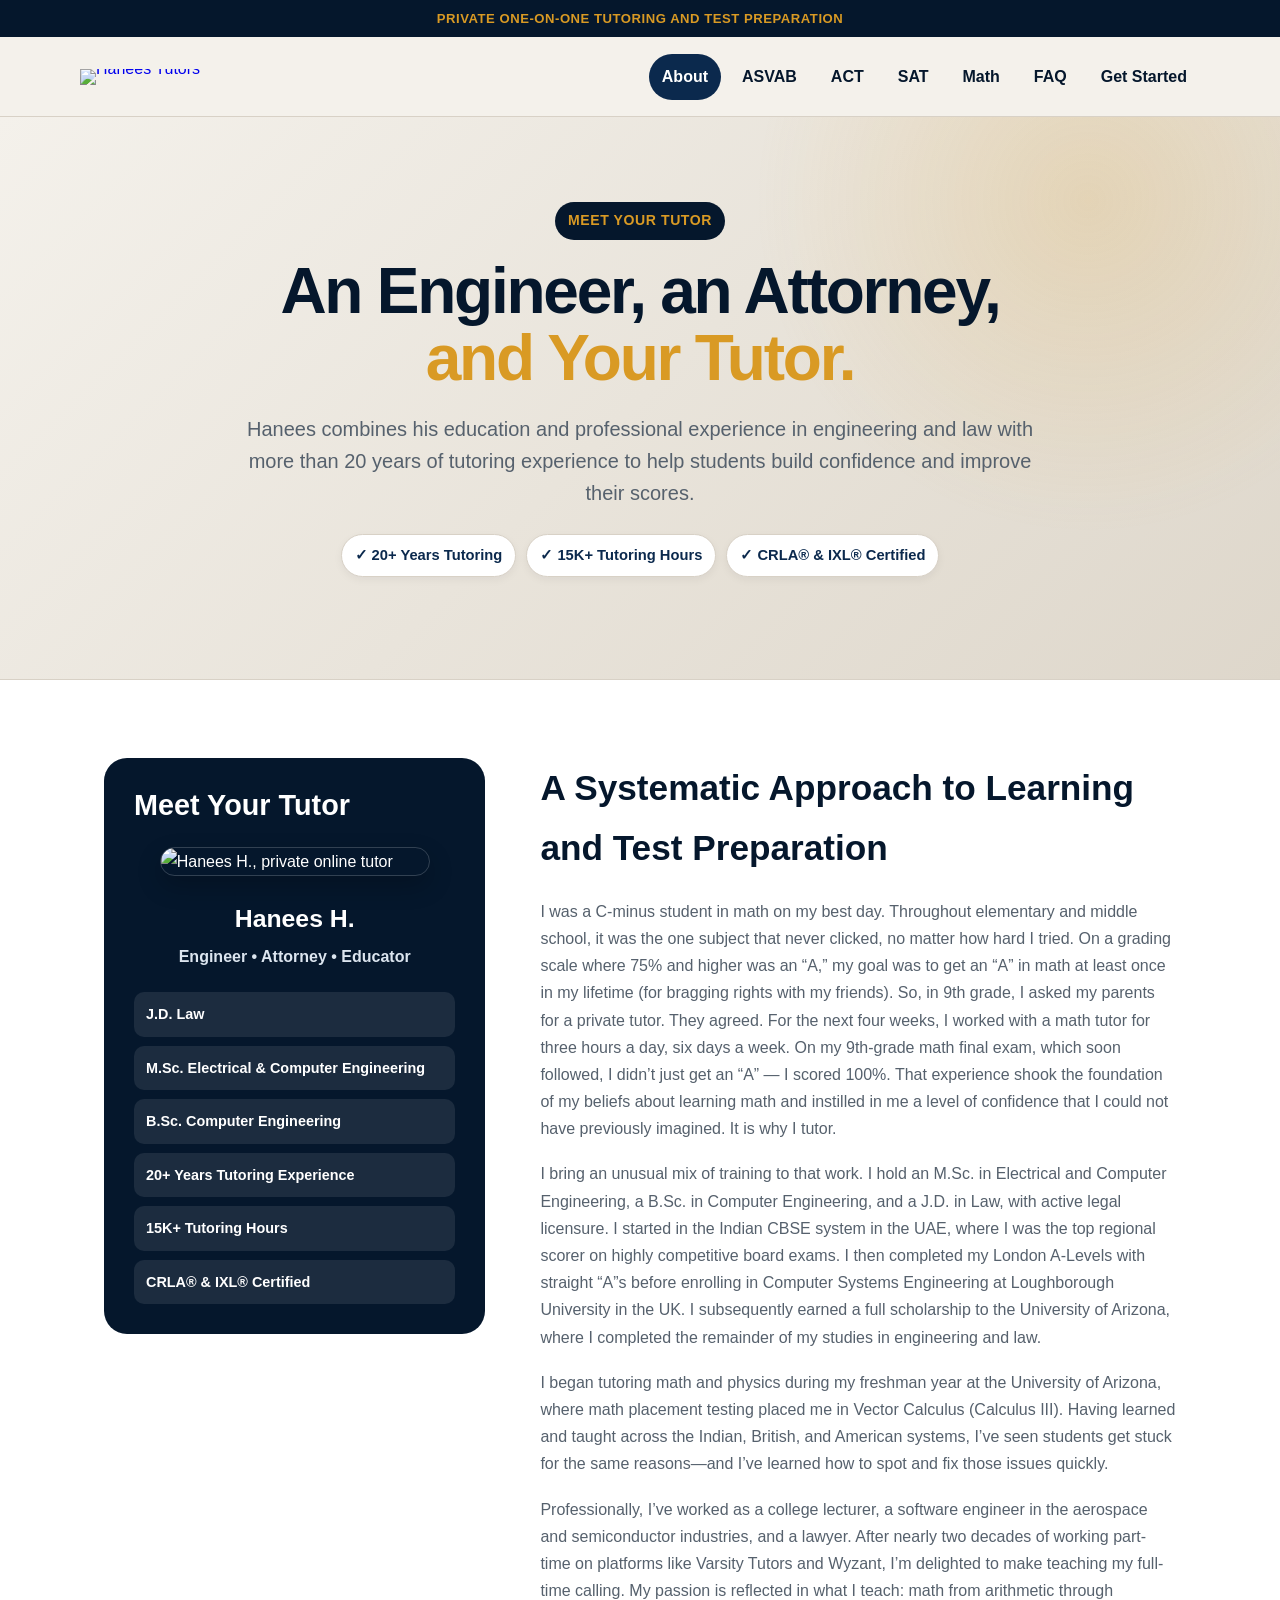
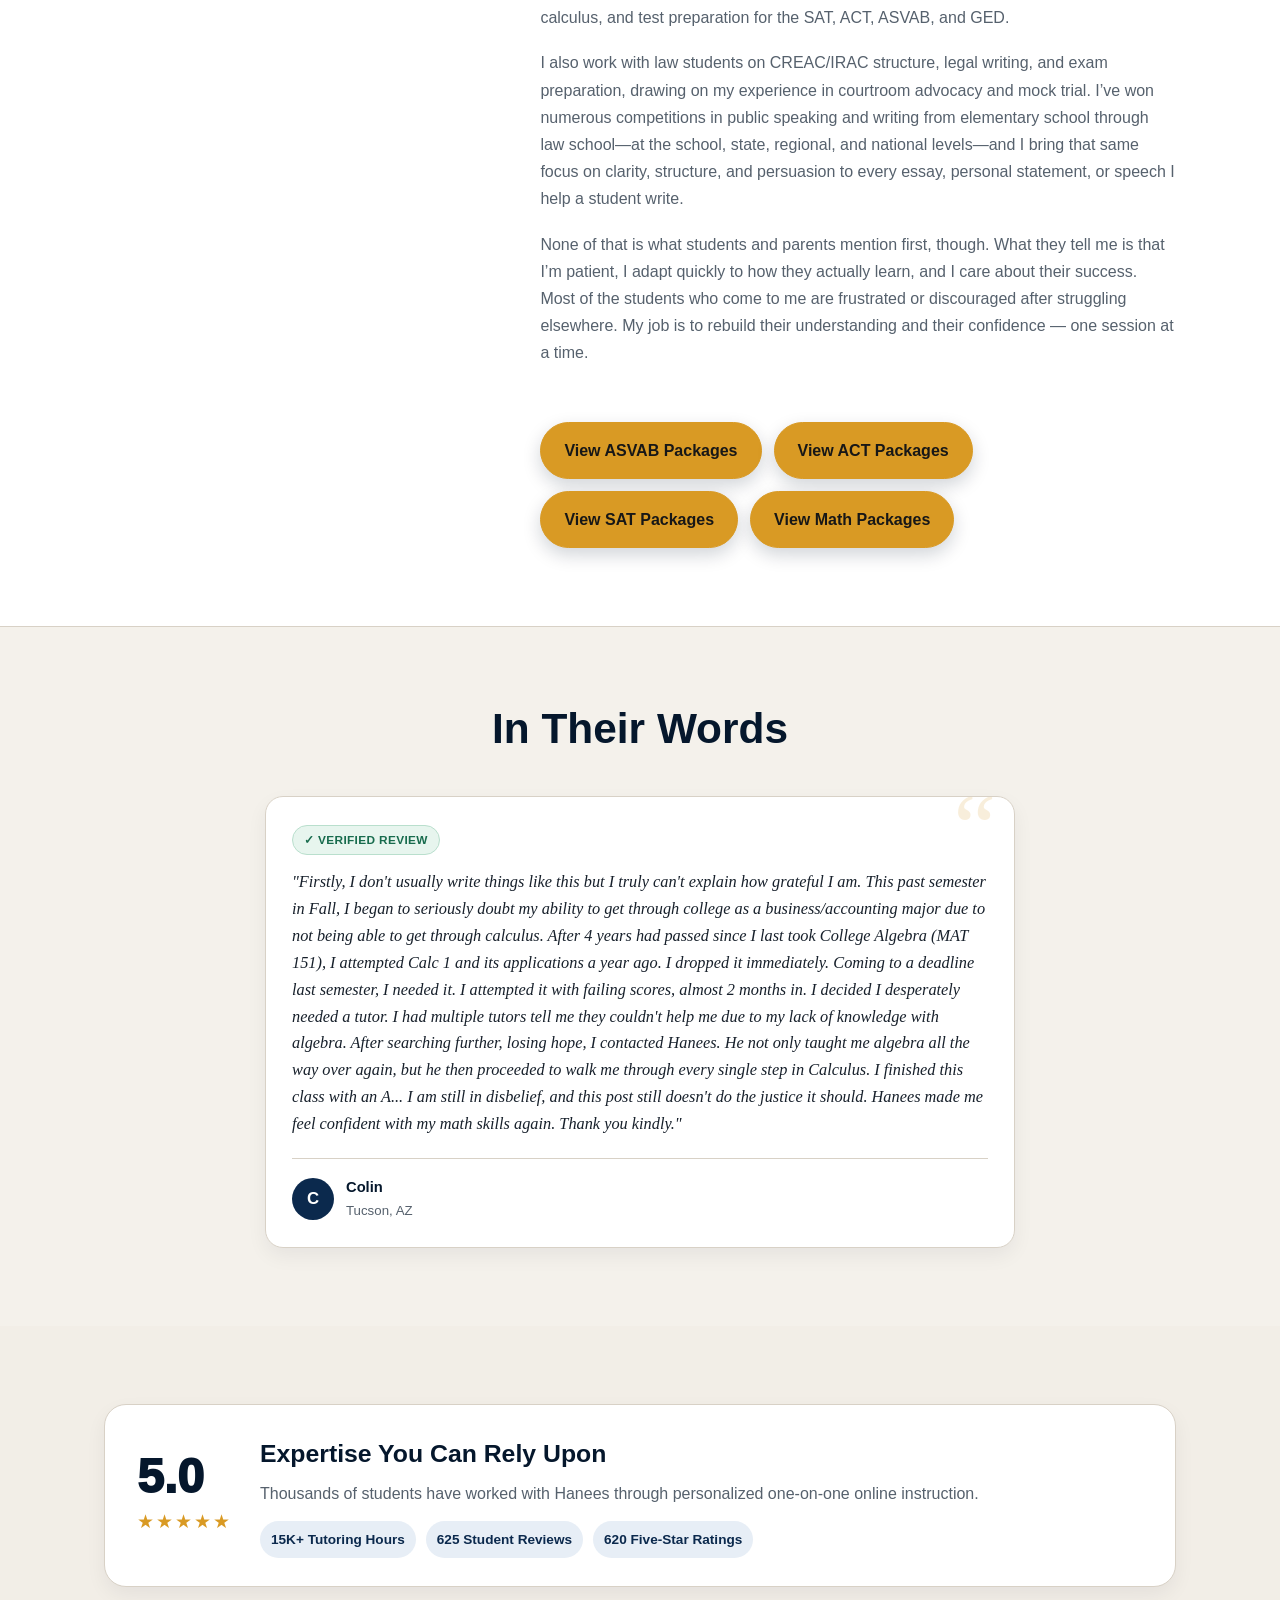
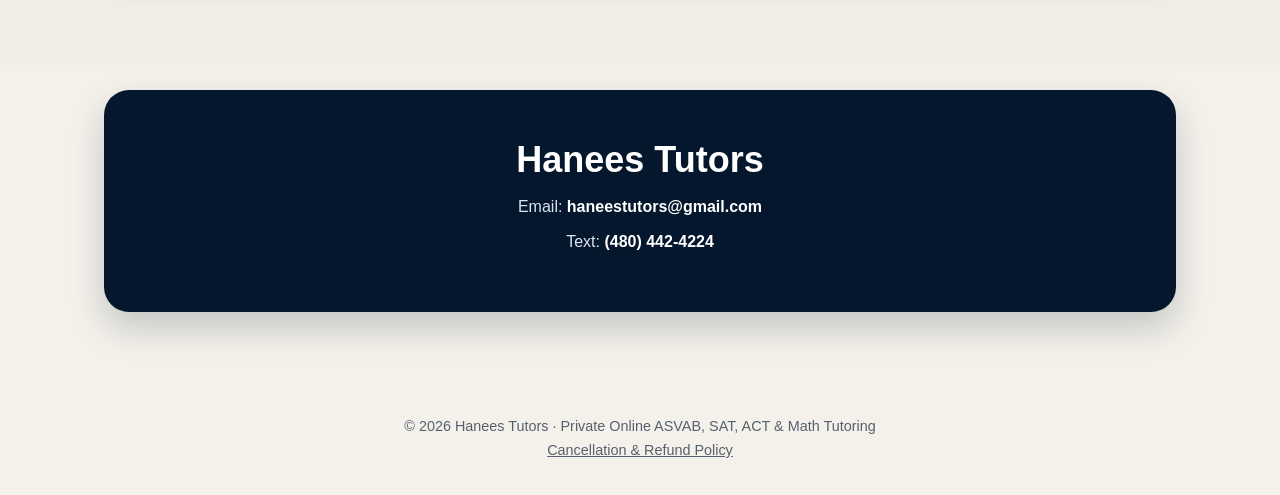
==== about.html @ 89c03dcd "Update about.html" ====
<!DOCTYPE html>
<html lang="en">
<head>

<!-- Google tag (gtag.js) -->
<script async src="https://www.googletagmanager.com/gtag/js?id=G-X34HV6HW5H"></script>
<script>
  window.dataLayer = window.dataLayer || [];
  function gtag(){dataLayer.push(arguments);}
  gtag('js', new Date());

  gtag('config', 'G-X34HV6HW5H');
</script>

<meta charset="UTF-8">
<meta name="viewport" content="width=device-width,initial-scale=1">

<!-- Favicon -->
<link rel="icon" type="image/png" href="favicon.png" sizes="512x512">
<link rel="shortcut icon" href="favicon.png" type="image/png">
<link rel="apple-touch-icon" href="favicon.png">

<!-- Browser / mobile theme color -->
<meta name="theme-color" content="#05172c">

<title>Meet Your Tutor | Hanees Tutors</title>

<meta name="description" content="Meet Hanees H. — an engineer, attorney, and educator with more than 25 years of one-on-one tutoring experience, now offering private online ASVAB, ACT, SAT, and Math tutoring.">

<meta name="robots" content="index, follow">
<meta name="author" content="Hanees H.">

<meta property="og:title" content="Meet Your Tutor | Hanees Tutors">
<meta property="og:description" content="Engineer, attorney, and educator with 25+ years of tutoring experience, now teaching private online ASVAB, ACT, SAT, and Math tutoring.">
<meta property="og:type" content="profile">
<meta property="og:url" content="https://haneestutors.com/about.html">
<meta property="og:site_name" content="Hanees Tutors">
<meta property="og:image" content="profile.jpg">

<meta name="twitter:card" content="summary_large_image">
<meta name="twitter:title" content="Meet Your Tutor | Hanees Tutors">
<meta name="twitter:description" content="Engineer, attorney, and educator with 25+ years of tutoring experience.">

<script type="application/ld+json">
{
  "@context":"https://schema.org",
  "@type":"Person",
  "name":"Hanees H.",
  "jobTitle":"Tutor, Attorney, Engineer, Educator",
  "worksFor":{
    "@type":"ProfessionalService",
    "name":"Hanees Tutors"
  },
  "email":"haneestutors@gmail.com",
  "telephone":"+1-480-442-4224",
  "image":"https://haneestutors.com/profile.jpg"
}
</script>

<link rel="stylesheet" href="styles.css">

</head>

<body id="top">

<div class="top-banner">
Private One-on-One Tutoring and Test Preparation
</div>

<header>

<div class="container nav">

<a class="logo" href="index.html" aria-label="Hanees Tutors home">
<img src="logo.png" alt="Hanees Tutors">
</a>

<button class="nav-toggle" id="navToggle" aria-label="Toggle navigation menu" aria-expanded="false" aria-controls="siteNav">
<span></span>
<span></span>
<span></span>
</button>

<nav aria-label="Main navigation" id="siteNav">

<a href="about.html" class="active">About</a>
<a href="asvab.html">ASVAB</a>
<a href="act.html">ACT</a>
<a href="sat.html">SAT</a>
<a href="math.html">Math</a>
<a href="faq.html">FAQ</a>

<a href="#" class="booking-trigger" data-booking-modal="bookingModalConsult">
Get Started
</a>

</nav>

</div>

</header>

<main>


<!-- PAGE HERO -->

<section class="hero">

<div class="container hero-layout">

<div>

<div class="eyebrow">
Meet Your Tutor
</div>

<h1>
An Engineer, an Attorney, <span>and Your Tutor.</span>
</h1>

<p class="hero-lead">
Hanees combines his education and professional experience in engineering and law with more than 20 years of tutoring experience to help students build confidence and improve their scores.
</p>

<div class="hero-points">
<div class="hero-point">✓ 20+ Years Tutoring</div>
<div class="hero-point">✓ 15K+ Tutoring Hours</div>
<div class="hero-point">✓ CRLA® &amp; IXL® Certified</div>

</div>

</div>

</div>

</section>


<!-- ABOUT -->

<section id="about" class="about">

<div class="container about-grid">

<div class="about-summary">

<h2>Meet Your Tutor</h2>

<img
src="profile.jpg"
alt="Hanees H., private online tutor"
class="tutor-photo"
>

<div class="tutor-name">
Hanees H.
</div>

<div class="tutor-title">
Engineer • Attorney • Educator
</div>

<div class="credentials">

<div class="credential">J.D. Law</div>
<div class="credential">M.Sc. Electrical & Computer Engineering</div>
<div class="credential">B.Sc. Computer Engineering</div>
<div class="credential">20+ Years Tutoring Experience</div>
<div class="credential">15K+ Tutoring Hours</div>
<div class="credential">CRLA® &amp; IXL® Certified</div>

</div>

</div>


<div class="about-copy">

<h2>
A Systematic Approach to Learning and Test Preparation
</h2>

<p>
I was a C-minus student in math on my best day. Throughout elementary and middle school, it was the one subject that never clicked, no matter how hard I tried. On a grading scale where 75% and higher was an “A,” my goal was to get an “A” in math at least once in my lifetime (for bragging rights with my friends). So, in 9th grade, I asked my parents for a private tutor. They agreed. For the next four weeks, I worked with a math tutor for three hours a day, six days a week. On my 9th-grade math final exam, which soon followed, I didn’t just get an “A” — I scored 100%. That experience shook the foundation of my beliefs about learning math and instilled in me a level of confidence that I could not have previously imagined. It is why I tutor.</p>

<p>
I bring an unusual mix of training to that work. I hold an M.Sc. in Electrical and Computer Engineering, a B.Sc. in Computer Engineering, and a J.D. in Law, with active legal licensure. I started in the Indian CBSE system in the UAE, where I was the top regional scorer on highly competitive board exams. I then completed my London A-Levels with straight “A”s before enrolling in Computer Systems Engineering at Loughborough University in the UK. I subsequently earned a full scholarship to the University of Arizona, where I completed the remainder of my studies in engineering and law.</p>

<p>I began tutoring math and physics during my freshman year at the University of Arizona, where math placement testing placed me in Vector Calculus (Calculus III). Having learned and taught across the Indian, British, and American systems, I’ve seen students get stuck for the same reasons—and I’ve learned how to spot and fix those issues quickly.</p>

<p>
Professionally, I’ve worked as a college lecturer, a software engineer in the aerospace and semiconductor industries, and a lawyer. After nearly two decades of working part-time on platforms like Varsity Tutors and Wyzant, I’m delighted to make teaching my full-time calling. My passion is reflected in what I teach: math from arithmetic through calculus, and test preparation for the SAT, ACT, ASVAB, and GED.</p>

<p>I also work with law students on CREAC/IRAC structure, legal writing, and exam preparation, drawing on my experience in courtroom advocacy and mock trial. I’ve won numerous competitions in public speaking and writing from elementary school through law school—at the school, state, regional, and national levels—and I bring that same focus on clarity, structure, and persuasion to every essay, personal statement, or speech I help a student write.</p>

<p>
None of that is what students and parents mention first, though. What they tell me is that I’m patient, I adapt quickly to how they actually learn, and I care about their success. Most of the students who come to me are frustrated or discouraged after struggling elsewhere. My job is to rebuild their understanding and their confidence — one session at a time.</p>

<br>
  
<div class="about-cta-row">

<a class="button gold" href="asvab.html">
View ASVAB Packages
</a>

<a class="button gold" href="act.html">
View ACT Packages
</a>

<a class="button gold" href="sat.html">
View SAT Packages
</a>

<a class="button gold" href="math.html">
View Math Packages
</a>

</div>

</div>

</div>

</section>


<!-- TESTIMONIAL -->

<section class="testimonials">

<div class="container">

<div class="section-heading">

<h2>
In Their Words
</h2>

</div>

<div class="testimonial-grid" style="max-width:750px;margin:0 auto;">

<div class="testimonial-card">

<div class="testimonial-badge">✓ Verified Review</div>

<p class="testimonial-quote">
"Firstly, I don't usually write things like this but I truly can't explain how grateful I am. This past semester in Fall, I began to seriously doubt my ability to get through college as a business/accounting major due to not being able to get through calculus. After 4 years had passed since I last took College Algebra (MAT 151), I attempted Calc 1 and its applications a year ago. I dropped it immediately. Coming to a deadline last semester, I needed it. I attempted it with failing scores, almost 2 months in. I decided I desperately needed a tutor. I had multiple tutors tell me they couldn't help me due to my lack of knowledge with algebra. After searching further, losing hope, I contacted Hanees. He not only taught me algebra all the way over again, but he then proceeded to walk me through every single step in Calculus. I finished this class with an A... I am still in disbelief, and this post still doesn't do the justice it should. Hanees made me feel confident with my math skills again. Thank you kindly."
</p>

<div class="testimonial-footer">
<div class="testimonial-avatar">C</div>
<div>
<div class="testimonial-attribution">Colin</div>
<div class="testimonial-location">Tucson, AZ</div>
</div>
</div>

</div>

</div>

</div>

</section>


<!-- RESULTS -->

<section class="results">

<div class="container">

<div class="results-card">

<div>

<div class="rating">5.0</div>

<div class="stars" aria-label="Five star rating">
★★★★★
</div>

</div>

<div>

<h2>
Expertise You Can Rely Upon
</h2>

<p>
Thousands of students have worked with Hanees through personalized one-on-one online instruction.
</p>

<div class="stats">

<div class="stat">15K+ Tutoring Hours</div>
<div class="stat">625 Student Reviews</div>
<div class="stat">620 Five-Star Ratings</div>

</div>

</div>

</div>

</div>

</section>


<!-- CONTACT -->

<section id="contact" class="contact-section">

<div class="container">

<div class="contact">

<h2>
Hanees Tutors
</h2>

<p>
Email:
<a href="mailto:haneestutors@gmail.com">
haneestutors@gmail.com
</a>
</p>

<p>
Text:
<a href="tel:4804424224">
(480) 442-4224
</a>
</p>

</div>

</div>

</section>

</main>


<footer>
© 2026 Hanees Tutors · Private Online ASVAB, SAT, ACT &amp; Math Tutoring
<br>
<a href="policy.html" style="color:var(--muted);text-decoration:underline;">Cancellation &amp; Refund Policy</a>
</footer>


<div id="booking-modal-root"></div>
<script src="script.js"></script>

</body>
</html>
---- styles.css ----
:root{
--bg:#f4f1eb;
--card:#ffffff;
--text:#17202b;
--muted:#56616d;
--navy:#0b294d;
--navy-dark:#05172c;
--blue-light:#e7eef6;
--border:#d8d1c6;
--gold:#d99a24;
--gold-light:#fff4d9;
--green:#176b4d;
--green-light:#e7f5ee;
--green-border:#b9dfcd;
--max:1120px;
}

*{
box-sizing:border-box;
margin:0;
padding:0;
}

html{
scroll-behavior:smooth;
}

body{
font-family:-apple-system,BlinkMacSystemFont,"Segoe UI",sans-serif;
background:var(--bg);
color:var(--text);
line-height:1.7;
}

body.modal-open{
overflow:hidden;
}

.container{
max-width:var(--max);
margin:auto;
padding:0 24px;
}


/* TOP BANNER */

.top-banner{
position:sticky;
top:0;
z-index:21;
background:var(--navy-dark);
color:var(--gold);
text-align:center;
font-size:.82rem;
line-height:1.3;
font-weight:900;
letter-spacing:.04em;
text-transform:uppercase;
padding:10px 16px;
}


/* HEADER */

header{
position:sticky;
top:38px;
background:rgba(244,241,235,.96);
backdrop-filter:blur(12px);
border-bottom:1px solid var(--border);
z-index:20;
}

.nav{
display:flex;
justify-content:space-between;
align-items:center;
padding:12px 0;
min-height:78px;
position:relative;
}

.logo{
display:inline-flex;
align-items:center;
flex-shrink:0;
text-decoration:none;
line-height:0;
}

.logo img{
display:block;
width:320px;
height:auto;
max-height:none;
object-fit:contain;
object-position:left center;
transition:opacity .2s ease,transform .2s ease;
}

.logo:hover img{
opacity:.88;
transform:translateY(-1px);
}

.nav-toggle{
display:none;
}

nav{
display:flex;
gap:8px;
align-items:center;
}

nav a{
text-decoration:none;
color:var(--navy-dark);
font-weight:700;
padding:9px 13px;
border-radius:999px;
transition:.2s ease;
}

nav a:hover,
nav a.active{
background:var(--navy);
color:white;
}


/* BUTTONS */

.button{
display:inline-flex;
align-items:center;
justify-content:center;
background:var(--navy);
color:white;
padding:14px 23px;
border-radius:999px;
text-decoration:none;
font-weight:800;
border:1px solid var(--navy);
box-shadow:0 7px 18px rgba(5,23,44,.18);
transition:.2s ease;
cursor:pointer;
}

.button:hover{
background:var(--navy-dark);
transform:translateY(-1px);
}

.button.gold{
background:var(--gold);
border-color:var(--gold);
color:#171717;
}

.button.gold:hover{
background:#c78919;
}

.button.secondary{
background:white;
color:var(--navy);
border-color:var(--navy);
box-shadow:none;
}


/* HERO */

.hero{
padding:86px 0 78px;
background:
radial-gradient(circle at 85% 15%,rgba(217,154,36,.18),transparent 28%),
linear-gradient(135deg,#f4f1eb 0%,#ded7cb 100%);
}

.hero-layout{
display:block;
text-align:center;
}

.hero > .container{
max-width:1200px;
}

.hero .hero-lead{
max-width:820px;
margin-left:auto;
margin-right:auto;
}

.hero .hero-points{
max-width:1050px;
justify-content:center;
}

.eyebrow{
display:inline-block;
background:var(--navy-dark);
color:var(--gold);
padding:7px 13px;
border-radius:999px;
font-size:.88rem;
font-weight:900;
letter-spacing:.04em;
text-transform:uppercase;
margin-bottom:18px;
}

.hero h1{
font-size:clamp(2.5rem,5vw,4.25rem);
line-height:1.04;
letter-spacing:-.035em;
color:var(--navy-dark);
margin-bottom:22px;
max-width:820px;
margin-left:auto;
margin-right:auto;
}

.hero h1 span{
color:var(--gold);
}

.hero-lead{
font-size:1.25rem;
line-height:1.6;
color:var(--muted);
max-width:820px;
margin-left:auto;
margin-right:auto;
margin-bottom:25px;
}

.hero-points{
display:flex;
flex-wrap:wrap;
gap:10px;
margin:24px auto;
justify-content:center;
}

.hero-point{
background:white;
border:1px solid var(--border);
padding:8px 13px;
border-radius:999px;
font-size:.92rem;
font-weight:800;
color:var(--navy);
box-shadow:0 3px 8px rgba(5,23,44,.05);
}


/* HERO BUTTON ROW */

.hero-actions{
display:flex;
align-items:stretch;
justify-content:center;
gap:12px;
margin-top:32px;
flex-wrap:nowrap;
}

.hero-actions .button{
white-space:nowrap;
}


/* SECONDARY CONTACT LINKS */

.hero-contact-row{
display:flex;
align-items:center;
justify-content:center;
gap:12px;
margin-top:16px;
flex-wrap:wrap;
}

.hero-contact-link{
color:var(--muted);
font-weight:700;
font-size:.92rem;
text-decoration:none;
border-bottom:1px solid transparent;
padding-bottom:1px;
transition:color .2s ease,border-color .2s ease;
}

.hero-contact-link:hover{
color:var(--navy);
border-bottom-color:var(--navy);
}

.hero-contact-divider{
color:var(--border);
font-size:.9rem;
}


/* GENERAL SECTIONS */

section{
padding:78px 0;
}

.section-heading{
text-align:center;
max-width:780px;
margin:0 auto 42px;
}

.section-heading h2{
font-size:clamp(2rem,4vw,2.65rem);
line-height:1.15;
color:var(--navy-dark);
margin-bottom:12px;
}

.section-heading p{
font-size:1.08rem;
color:var(--muted);
}


/* SUBJECT LINK CARDS (homepage) */

.subject-grid{
display:grid;
grid-template-columns:repeat(2,1fr);
gap:22px;
max-width:860px;
margin:0 auto;
}

.subject-card{
position:relative;
background:var(--card);
border:1px solid var(--border);
border-radius:22px;
padding:32px;
box-shadow:0 9px 22px rgba(5,23,44,.07);
text-decoration:none;
display:flex;
flex-direction:column;
transition:.2s ease;
}

.subject-card:hover{
transform:translateY(-4px);
box-shadow:0 16px 32px rgba(5,23,44,.12);
}

.subject-icon{
width:48px;
height:48px;
display:flex;
align-items:center;
justify-content:center;
background:var(--blue-light);
color:var(--navy);
border-radius:14px;
font-weight:950;
font-size:1.2rem;
margin-bottom:16px;
}

.subject-card h3{
font-size:1.5rem;
color:var(--navy-dark);
margin-bottom:8px;
}

.subject-card p{
color:var(--muted);
font-size:.96rem;
margin-bottom:16px;
flex:1;
}

.subject-card .subject-cta{
color:var(--navy);
font-weight:800;
font-size:.94rem;
}

.about-link-card{
grid-column:1 / -1;
display:flex;
flex-direction:row;
align-items:center;
gap:24px;
text-align:left;
}

.about-link-card img{
width:96px;
height:96px;
border-radius:50%;
object-fit:cover;
flex-shrink:0;
border:2px solid var(--border);
}

.about-link-card .subject-icon{
display:none;
}


/* PACKAGES */

.packages{
background:#fff;
border-top:1px solid var(--border);
border-bottom:1px solid var(--border);
}

.package-grid{
display:grid;
grid-template-columns:repeat(3,1fr);
gap:20px;
align-items:stretch;
}

.package{
position:relative;
background:var(--card);
border:1px solid var(--border);
border-radius:22px;
padding:28px;
box-shadow:0 9px 22px rgba(5,23,44,.07);
display:flex;
flex-direction:column;
}

.package.featured{
border:2px solid var(--gold);
box-shadow:0 14px 30px rgba(217,154,36,.17);
transform:translateY(-8px);
}

.package-badge{
position:absolute;
top:-14px;
left:24px;
background:var(--gold);
color:#151515;
padding:6px 13px;
border-radius:999px;
font-size:.78rem;
font-weight:900;
text-transform:uppercase;
letter-spacing:.04em;
}

.package-label{
color:var(--navy);
font-size:.86rem;
font-weight:900;
text-transform:uppercase;
letter-spacing:.05em;
margin-bottom:7px;
}

.package h3{
font-size:1.55rem;
line-height:1.2;
color:var(--navy-dark);
margin-bottom:10px;
}

.price{
font-size:2.7rem;
font-weight:950;
line-height:1;
color:var(--navy-dark);
margin:15px 0 4px;
}

.price-note{
color:var(--muted);
font-size:.9rem;
margin-bottom:18px;
}

.package-description{
color:var(--muted);
font-size:.97rem;
margin-bottom:20px;
min-height:76px;
}

.package ul{
list-style:none;
margin:0 0 24px;
flex:1;
}

.package li{
position:relative;
padding-left:25px;
margin-bottom:10px;
font-size:.94rem;
color:var(--text);
}

.package li::before{
content:"✓";
position:absolute;
left:0;
top:0;
font-weight:900;
color:var(--green);
}

.package .button{
text-align:center;
width:100%;
}


/* SAVINGS */

.savings{
display:inline-block;
align-self:flex-start;
background:var(--green-light);
color:var(--green);
border:1px solid var(--green-border);
padding:6px 11px;
border-radius:999px;
font-size:.82rem;
font-weight:900;
margin:7px 0 12px;
}

.hourly-comparison{
color:var(--muted);
font-size:.82rem;
line-height:1.4;
margin-top:4px;
}


/* WHY */

.why{
background:var(--bg);
}

.why-grid{
display:grid;
grid-template-columns:repeat(auto-fit,minmax(210px,1fr));
gap:17px;
}

.why-card{
background:white;
border:1px solid var(--border);
border-radius:18px;
padding:23px;
}

.why-icon{
width:40px;
height:40px;
display:flex;
align-items:center;
justify-content:center;
background:var(--blue-light);
color:var(--navy);
border-radius:12px;
font-weight:950;
margin-bottom:14px;
}

.why-card h3{
font-size:1.08rem;
line-height:1.3;
color:var(--navy-dark);
margin-bottom:8px;
}

.why-card p{
font-size:.92rem;
color:var(--muted);
}

.why-card ul{
list-style:disc;
padding-left:1.1em;
margin-top:2px;
}

.why-card li{
font-size:.92rem;
color:var(--muted);
margin-bottom:2px;
}

#courses .why-grid{
grid-template-columns:repeat(3,1fr);
}


/* TWO CARD GRIDS */

.package-grid.package-grid-two{
grid-template-columns:repeat(2,minmax(0,1fr));
max-width:900px;
margin-left:auto;
margin-right:auto;
}


/* START HERE */

.start-here-section{
padding:64px 0 40px;
}

.start-here-grid{
display:grid;
grid-template-columns:repeat(2,minmax(0,1fr));
gap:20px;
max-width:900px;
margin:0 auto;
align-items:stretch;
}

.start-here-card{
position:relative;
background:var(--card);
border:1px solid var(--border);
border-radius:22px;
padding:28px;
box-shadow:0 9px 22px rgba(5,23,44,.07);
display:flex;
flex-direction:column;
}

.start-here-card.featured{
border:2px solid var(--gold);
box-shadow:0 14px 30px rgba(217,154,36,.17);
}

.start-here-card ul{
list-style:none;
margin:0 0 24px;
flex:1;
}

.start-here-card li{
position:relative;
padding-left:25px;
margin-bottom:10px;
font-size:.94rem;
color:var(--text);
}

.start-here-card li::before{
content:"✓";
position:absolute;
left:0;
top:0;
font-weight:900;
color:var(--green);
}

.start-here-card .button{
text-align:center;
width:100%;
}

.policy-note{
text-align:center;
font-size:.78rem;
color:var(--muted);
margin-top:10px;
line-height:1.4;
}

.policy-note a{
color:var(--navy);
text-decoration:underline;
}

.modal-policy-note{
text-align:center;
font-size:.85rem;
color:var(--muted);
margin-bottom:18px;
line-height:1.4;
}

.modal-policy-note a{
color:var(--navy);
font-weight:700;
text-decoration:underline;
}


/* RESULTS */

.results{
background:#f2eee7;
}

.results-card{
background:white;
border:1px solid var(--border);
border-radius:22px;
padding:28px 32px;
display:grid;
grid-template-columns:auto 1fr;
gap:28px;
align-items:center;
box-shadow:0 8px 20px rgba(5,23,44,.06);
}

.rating{
font-size:3rem;
font-weight:950;
line-height:1;
color:var(--navy-dark);
}

.stars{
color:var(--gold);
font-size:1.2rem;
letter-spacing:2px;
margin-top:5px;
}

.results h2{
font-size:1.55rem;
color:var(--navy-dark);
margin-bottom:5px;
}

.results p{
color:var(--muted);
}

.stats{
display:flex;
flex-wrap:wrap;
gap:10px;
margin-top:14px;
}

.stat{
background:var(--blue-light);
color:var(--navy);
padding:7px 11px;
border-radius:999px;
font-size:.85rem;
font-weight:800;
}


/* ABOUT */

.about{
background:#fff;
border-top:1px solid var(--border);
border-bottom:1px solid var(--border);
}

.about-grid{
display:grid;
grid-template-columns:.75fr 1.25fr;
gap:55px;
align-items:start;
}

.about-summary{
background:var(--navy-dark);
color:white;
border-radius:23px;
padding:30px;
position:sticky;
top:100px;
}

.about-summary h2{
color:white;
font-size:1.8rem;
line-height:1.2;
margin-bottom:14px;
}

.about-summary p{
color:#dce5ef;
}

.tutor-photo{
width:100%;
max-width:270px;
display:block;
margin:24px auto 22px;
border-radius:20px;
border:1px solid rgba(255,255,255,.18);
box-shadow:0 10px 25px rgba(0,0,0,.22);
}

.tutor-name{
text-align:center;
font-size:1.55rem;
font-weight:900;
color:white;
margin-bottom:3px;
}

.tutor-title{
text-align:center;
color:#dce5ef;
font-weight:800;
margin-bottom:18px;
}

.credentials{
margin-top:22px;
display:grid;
gap:9px;
}

.credential{
background:rgba(255,255,255,.09);
padding:10px 12px;
border-radius:10px;
font-size:.9rem;
font-weight:700;
}

.about-copy h2{
font-size:2.2rem;
color:var(--navy-dark);
margin-bottom:20px;
}

.about-copy p{
color:var(--muted);
margin-bottom:18px;
}

.about-cta-row{
display:flex;
gap:12px;
flex-wrap:wrap;
margin-top:10px;
}


/* TUTOR STRIP (compact about teaser on subject pages) */

.tutor-strip-section{
background:#fff;
border-top:1px solid var(--border);
border-bottom:1px solid var(--border);
padding:56px 0;
}

.tutor-strip{
background:var(--card);
border:1px solid var(--border);
border-radius:22px;
padding:26px 32px;
display:flex;
align-items:center;
gap:24px;
box-shadow:0 9px 22px rgba(5,23,44,.07);
}

.tutor-strip img{
width:88px;
height:88px;
border-radius:50%;
object-fit:cover;
flex-shrink:0;
border:2px solid var(--border);
}

.tutor-strip-info{
flex:1;
}

.tutor-strip-info h3{
font-size:1.2rem;
color:var(--navy-dark);
margin-bottom:2px;
}

.tutor-strip-title{
color:var(--navy);
font-weight:800;
font-size:.88rem;
margin-bottom:7px;
}

.tutor-strip-info p{
color:var(--muted);
font-size:.94rem;
}

.tutor-strip .button{
flex-shrink:0;
white-space:nowrap;
}

@media(max-width:700px){

.tutor-strip{
flex-direction:column;
text-align:center;
padding:28px 22px;
}

}


/* TESTIMONIALS */

.testimonials{
background:var(--bg);
}

.testimonial-grid{
display:grid;
grid-template-columns:repeat(auto-fit,minmax(280px,1fr));
gap:20px;
}

.testimonial-card{
position:relative;
background:white;
border:1px solid var(--border);
border-radius:18px;
padding:28px 26px 24px;
box-shadow:0 8px 20px rgba(5,23,44,.06);
display:flex;
flex-direction:column;
overflow:hidden;
}

.testimonial-card::before{
content:"\201C";
position:absolute;
top:-18px;
right:18px;
font-family:Georgia,"Times New Roman",serif;
font-size:6rem;
line-height:1;
color:var(--gold);
opacity:.16;
pointer-events:none;
}

.testimonial-badge{
display:inline-flex;
align-items:center;
gap:5px;
align-self:flex-start;
background:var(--green-light);
color:var(--green);
border:1px solid var(--green-border);
padding:4px 11px;
border-radius:999px;
font-size:.74rem;
font-weight:900;
text-transform:uppercase;
letter-spacing:.03em;
margin-bottom:14px;
}

.testimonial-stars{
color:var(--gold);
font-size:.95rem;
letter-spacing:2px;
margin-bottom:12px;
}

.testimonial-quote{
position:relative;
color:var(--text);
font-family:Georgia,"Times New Roman",serif;
font-style:italic;
font-size:1.02rem;
line-height:1.65;
margin-bottom:20px;
flex:1;
}

.testimonial-footer{
display:flex;
align-items:center;
gap:12px;
margin-top:auto;
padding-top:16px;
border-top:1px solid var(--border);
}

.testimonial-avatar{
width:42px;
height:42px;
border-radius:50%;
background:var(--navy);
color:white;
display:flex;
align-items:center;
justify-content:center;
font-family:-apple-system,BlinkMacSystemFont,"Segoe UI",sans-serif;
font-style:normal;
font-weight:900;
font-size:1.05rem;
flex-shrink:0;
}

.testimonial-attribution{
font-family:-apple-system,BlinkMacSystemFont,"Segoe UI",sans-serif;
font-style:normal;
font-weight:800;
color:var(--navy-dark);
font-size:.92rem;
}

.testimonial-location{
font-family:-apple-system,BlinkMacSystemFont,"Segoe UI",sans-serif;
font-style:normal;
color:var(--muted);
font-size:.83rem;
}


/* FAQ */

.faq{
background:#fff;
}

.faq-list{
max-width:850px;
margin:auto;
}

.faq-item{
background:var(--bg);
border:1px solid var(--border);
border-radius:15px;
padding:0;
margin-bottom:13px;
overflow:hidden;
}

.faq-item summary{
list-style:none;
cursor:pointer;
padding:20px 23px;
color:var(--navy-dark);
font-size:1.08rem;
font-weight:700;
display:flex;
justify-content:space-between;
align-items:center;
gap:14px;
}

.faq-item summary::-webkit-details-marker{
display:none;
}

.faq-item summary::after{
content:"+";
font-size:1.5rem;
font-weight:400;
line-height:1;
color:var(--navy);
flex-shrink:0;
}

.faq-item[open] summary::after{
content:"−";
}

.faq-item p{
color:var(--muted);
font-size:.95rem;
padding:0 23px 20px;
}


/* CONTACT */

.contact-section{
padding-top:25px;
padding-bottom:70px;
}

.contact{
background:var(--navy-dark);
color:white;
border-radius:25px;
padding:48px;
text-align:center;
box-shadow:0 16px 35px rgba(5,23,44,.2);
}

.contact h2{
color:white;
font-size:2.25rem;
line-height:1.2;
margin-bottom:12px;
}

.contact p{
color:#dce5ef;
margin:8px 0;
}

.contact a{
color:white;
font-weight:800;
text-decoration:none;
}

.actions{
margin-top:25px;
display:flex;
gap:13px;
flex-wrap:wrap;
}

.contact .actions{
justify-content:center;
}

.contact .button{
background:var(--gold);
border-color:var(--gold);
color:#171717;
box-shadow:none;
}


/* INTAKE MODAL */

.modal{
position:fixed;
inset:0;
z-index:1000;
display:flex;
align-items:center;
justify-content:center;
padding:25px;
background:rgba(5,23,44,.72);
backdrop-filter:blur(7px);
opacity:0;
visibility:hidden;
pointer-events:none;
transition:opacity .25s ease,visibility .25s ease;
}

.modal.active{
opacity:1;
visibility:visible;
pointer-events:auto;
}

.modal-content{
position:relative;
width:min(850px,100%);
max-height:92vh;
overflow-y:auto;
background:white;
border:1px solid #c8d5e3;
border-radius:24px;
padding:38px;
box-shadow:0 25px 70px rgba(0,0,0,.30);
}

.tidycal-embed{
min-height:600px;
}

.modal-close{
position:absolute;
top:14px;
right:16px;
width:42px;
height:42px;
border:0;
border-radius:50%;
background:var(--blue-light);
color:var(--navy-dark);
font-size:1.8rem;
cursor:pointer;
}

.intake-header{
text-align:center;
margin-bottom:30px;
padding-right:25px;
}

.intake-header h2{
font-size:2.25rem;
line-height:1.2;
color:var(--navy-dark);
margin-bottom:10px;
}

.intake-header p{
color:var(--muted);
}

.form-row{
display:grid;
grid-template-columns:1fr 1fr;
gap:18px;
}

.form-group{
margin-bottom:18px;
}

.form-group label{
display:block;
font-weight:800;
color:var(--navy-dark);
font-size:.92rem;
margin-bottom:6px;
}

.form-group input,
.form-group select,
.form-group textarea{
width:100%;
padding:12px 14px;
font:inherit;
color:var(--text);
background:#fff;
border:1px solid var(--border);
border-radius:10px;
}

.form-group textarea{
min-height:125px;
resize:vertical;
}

.required{
color:#b42318;
}

.form-submit{
text-align:center;
margin-top:10px;
}

.form-note{
text-align:center;
font-size:.84rem;
color:var(--muted);
margin-top:15px;
}

.selected-package{
background:var(--gold-light);
border:1px solid #ead49a;
border-radius:12px;
padding:13px 15px;
margin-bottom:22px;
color:#4d3b0d;
font-size:.92rem;
font-weight:800;
}


/* FOOTER */

footer{
padding:32px 24px;
text-align:center;
color:var(--muted);
font-size:.9rem;
}


/* RESPONSIVE */

@media(max-width:900px){

.package-grid{
grid-template-columns:1fr;
max-width:600px;
margin:auto;
}

.package.featured{
transform:none;
}

.about-grid{
grid-template-columns:1fr;
}

.about-summary{
position:static;
}

.subject-grid{
grid-template-columns:1fr;
}

.about-link-card{
flex-direction:column;
text-align:center;
}

}

@media(max-width:760px){

.hero-actions{
flex-wrap:wrap;
}

.hero-actions .button{
flex:1 1 auto;
}

.package-grid.package-grid-two,
.start-here-grid{
grid-template-columns:1fr;
}

#courses .why-grid{
grid-template-columns:1fr 1fr;
}

.form-row{
grid-template-columns:1fr;
gap:0;
}

}

@media(max-width:700px){

.top-banner{
font-size:.7rem;
padding:8px 10px;
}

header{
top:32px;
}

.logo img{
width:260px;
max-height:none;
}

nav{
display:none;
position:absolute;
top:100%;
left:0;
right:0;
flex-direction:column;
align-items:stretch;
gap:2px;
background:var(--bg);
border:1px solid var(--border);
border-top:none;
border-radius:0 0 16px 16px;
padding:10px 14px 18px;
box-shadow:0 16px 30px rgba(5,23,44,.12);
z-index:30;
}

nav.nav-open{
display:flex;
}

nav a{
padding:13px 14px;
border-radius:10px;
}

.nav-toggle{
display:flex;
flex-direction:column;
justify-content:center;
align-items:center;
gap:5px;
width:40px;
height:40px;
border:1px solid var(--border);
border-radius:10px;
background:white;
cursor:pointer;
padding:0;
flex-shrink:0;
}

.nav-toggle span{
display:block;
width:20px;
height:2px;
background:var(--navy-dark);
border-radius:2px;
transition:transform .2s ease,opacity .2s ease;
}

.nav-toggle[aria-expanded="true"] span:nth-child(1){
transform:translateY(7px) rotate(45deg);
}

.nav-toggle[aria-expanded="true"] span:nth-child(2){
opacity:0;
}

.nav-toggle[aria-expanded="true"] span:nth-child(3){
transform:translateY(-7px) rotate(-45deg);
}

.hero{
padding:58px 0;
}

.hero h1{
font-size:2.55rem;
}

.hero-lead{
font-size:1.08rem;
}

section{
padding:60px 0;
}

.results-card{
grid-template-columns:1fr;
gap:15px;
}

#courses .why-grid{
grid-template-columns:1fr;
}

.contact{
padding:34px 22px;
}

.modal{
padding:10px;
align-items:flex-start;
}

.modal-content{
max-height:96vh;
margin-top:10px;
padding:27px 20px 25px;
border-radius:20px;
}

}

@media(max-width:600px){

.logo img{
width:220px;
max-height:none;
}

.hero-actions{
flex-direction:column;
align-items:stretch;
}

.hero-actions .button{
width:100%;
}

}

@media(prefers-reduced-motion:reduce){

html{
scroll-behavior:auto;
}

*{
transition:none !important;
}

}
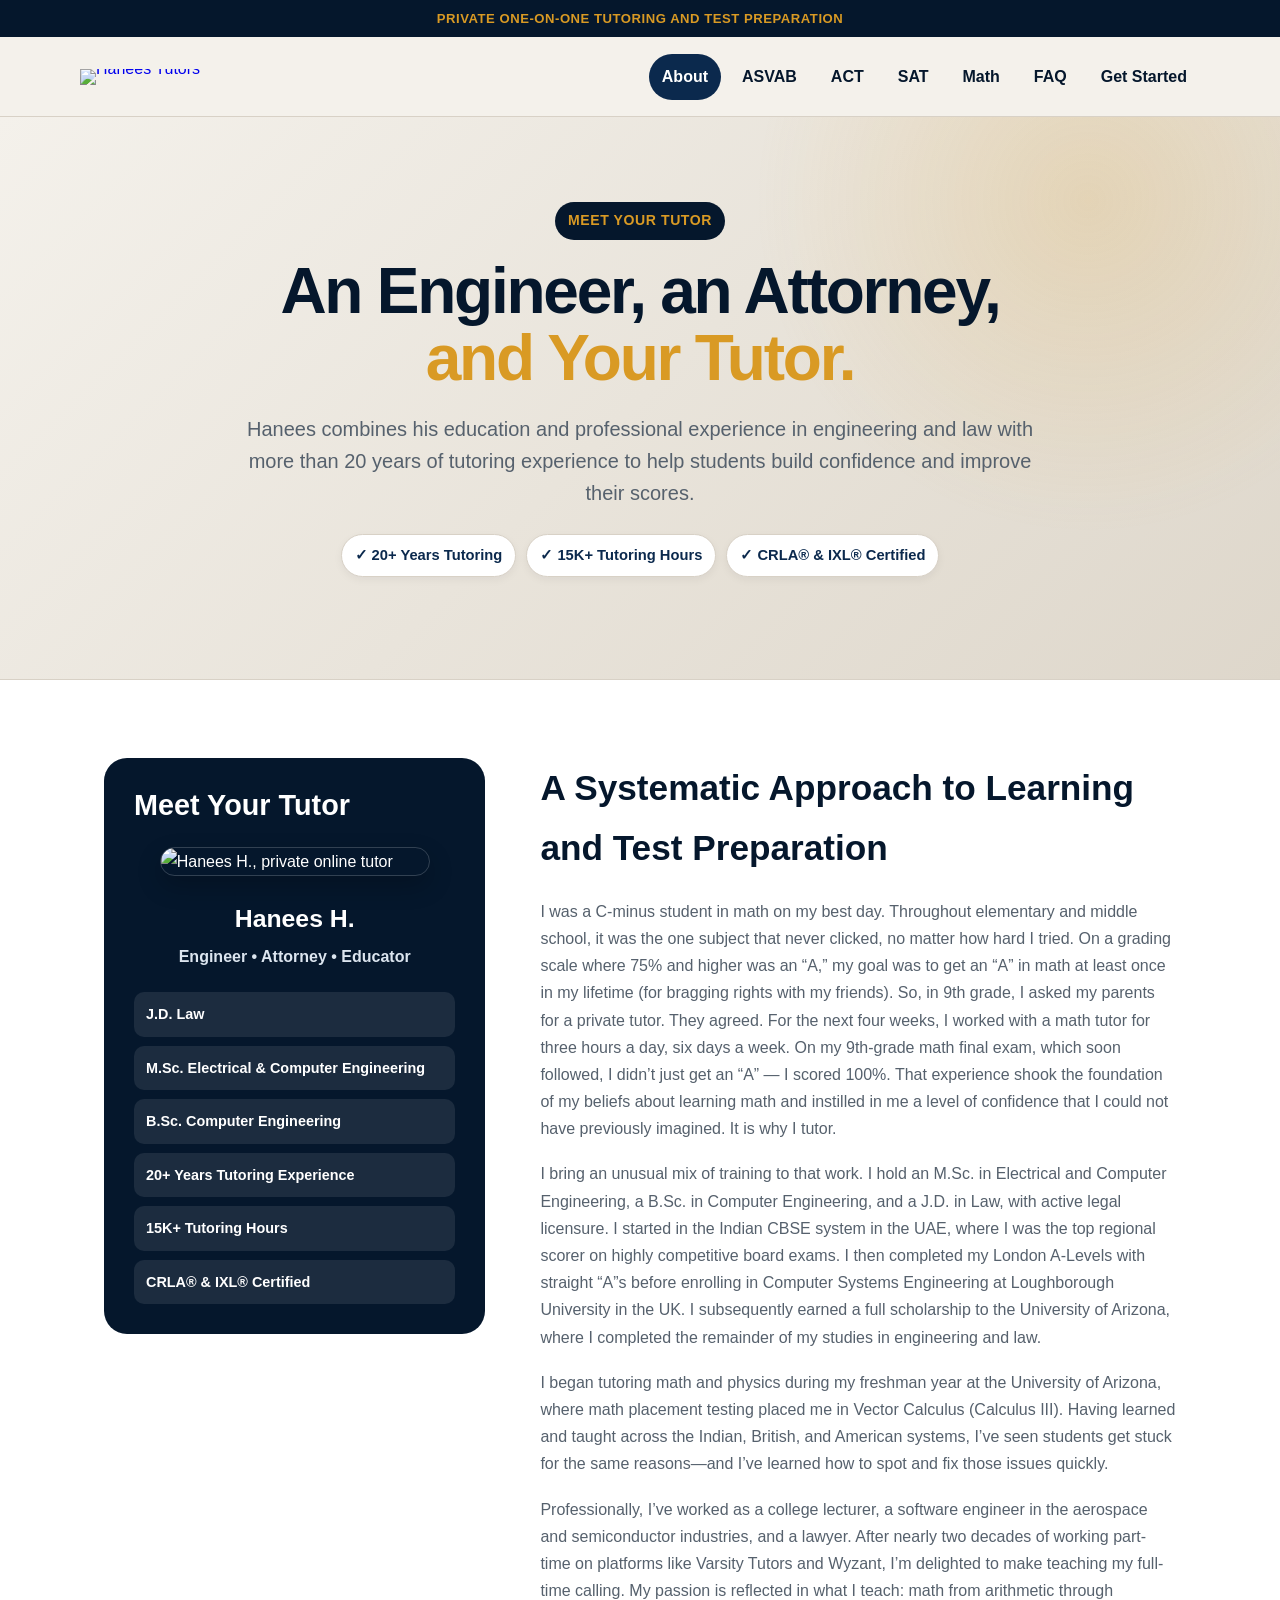
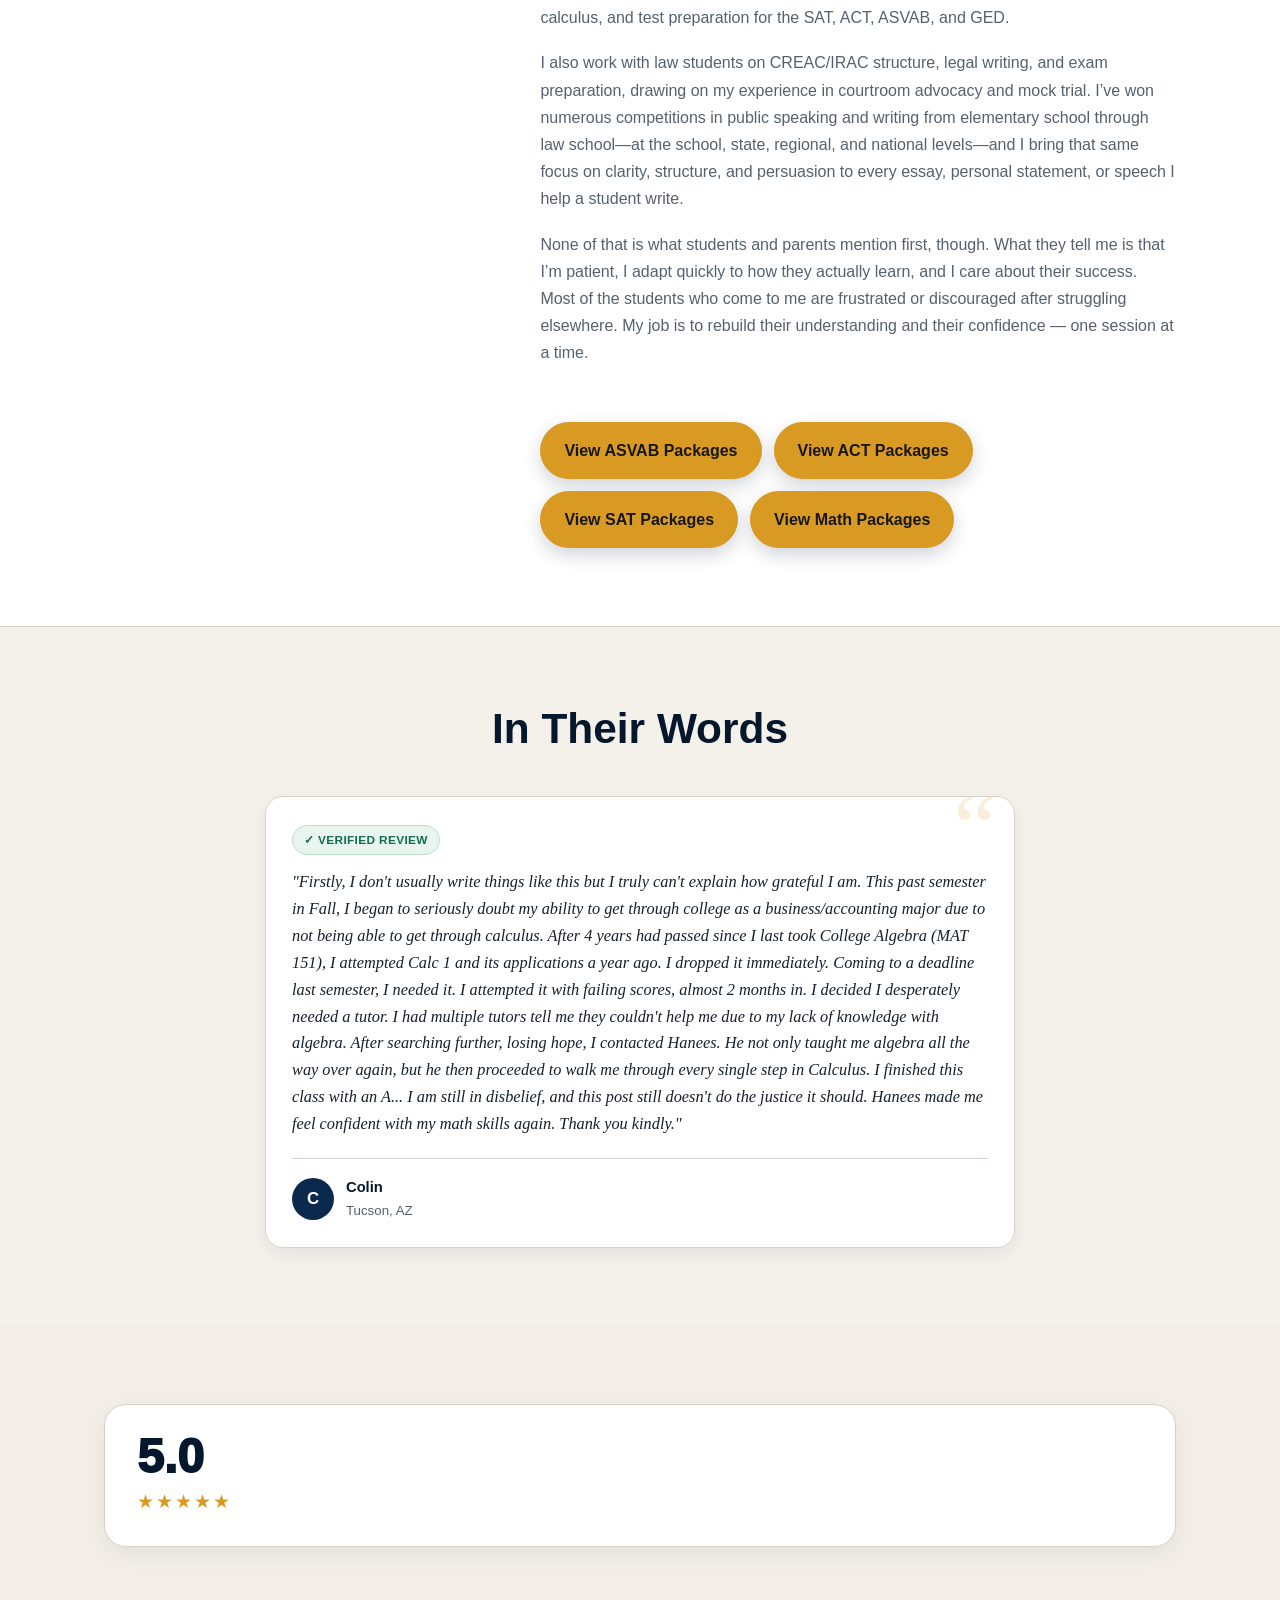
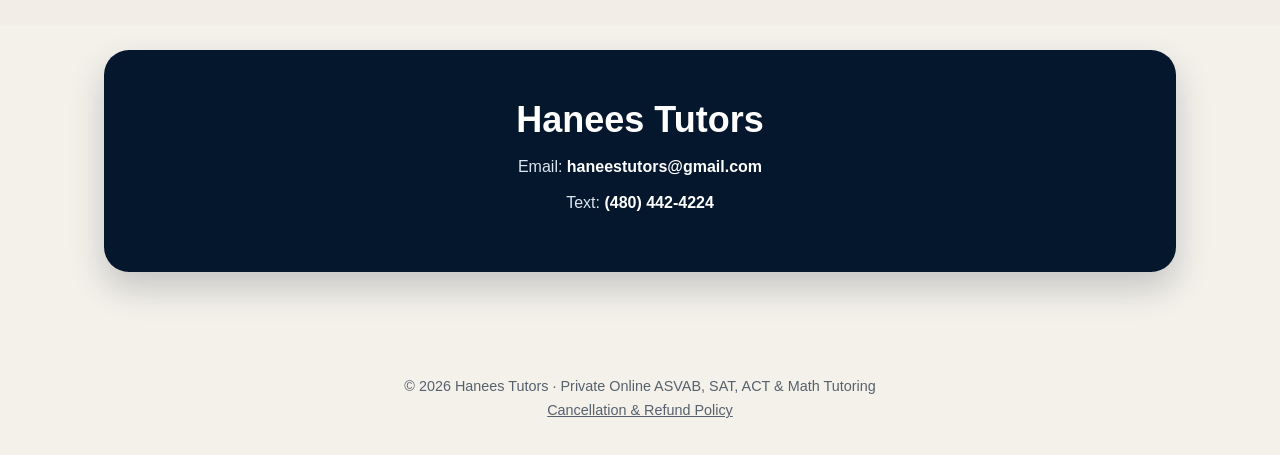
==== commit dc2a45a6: "Update about.html" ====
--- a/about.html
+++ b/about.html
@@ -31,15 +31,15 @@
 <meta name="author" content="Hanees H.">
 
 <meta property="og:title" content="Meet Your Tutor | Hanees Tutors">
-<meta property="og:description" content="Engineer, attorney, and educator with 25+ years of tutoring experience, now teaching private online ASVAB, ACT, SAT, and Math tutoring.">
+<meta property="og:description" content="Engineer, attorney, and educator with 20+ years of tutoring experience, now teaching private online ASVAB, ACT, SAT, and Math tutoring.">
 <meta property="og:type" content="profile">
 <meta property="og:url" content="https://haneestutors.com/about.html">
 <meta property="og:site_name" content="Hanees Tutors">
-<meta property="og:image" content="profile.jpg">
+<meta property="og:image" content="https://haneestutors.com/profile.jpg">
 
 <meta name="twitter:card" content="summary_large_image">
 <meta name="twitter:title" content="Meet Your Tutor | Hanees Tutors">
-<meta name="twitter:description" content="Engineer, attorney, and educator with 25+ years of tutoring experience.">
+<meta name="twitter:description" content="Engineer, attorney, and educator with 20+ years of tutoring experience.">
 
 <script type="application/ld+json">
 {
@@ -285,7 +285,7 @@
 
 </div>
 
-<div>
+<!--<div>
 
 <h2>
 Expertise You Can Rely Upon
@@ -301,7 +301,7 @@
 <div class="stat">625 Student Reviews</div>
 <div class="stat">620 Five-Star Ratings</div>
 
-</div>
+</div> -->
 
 </div>
 
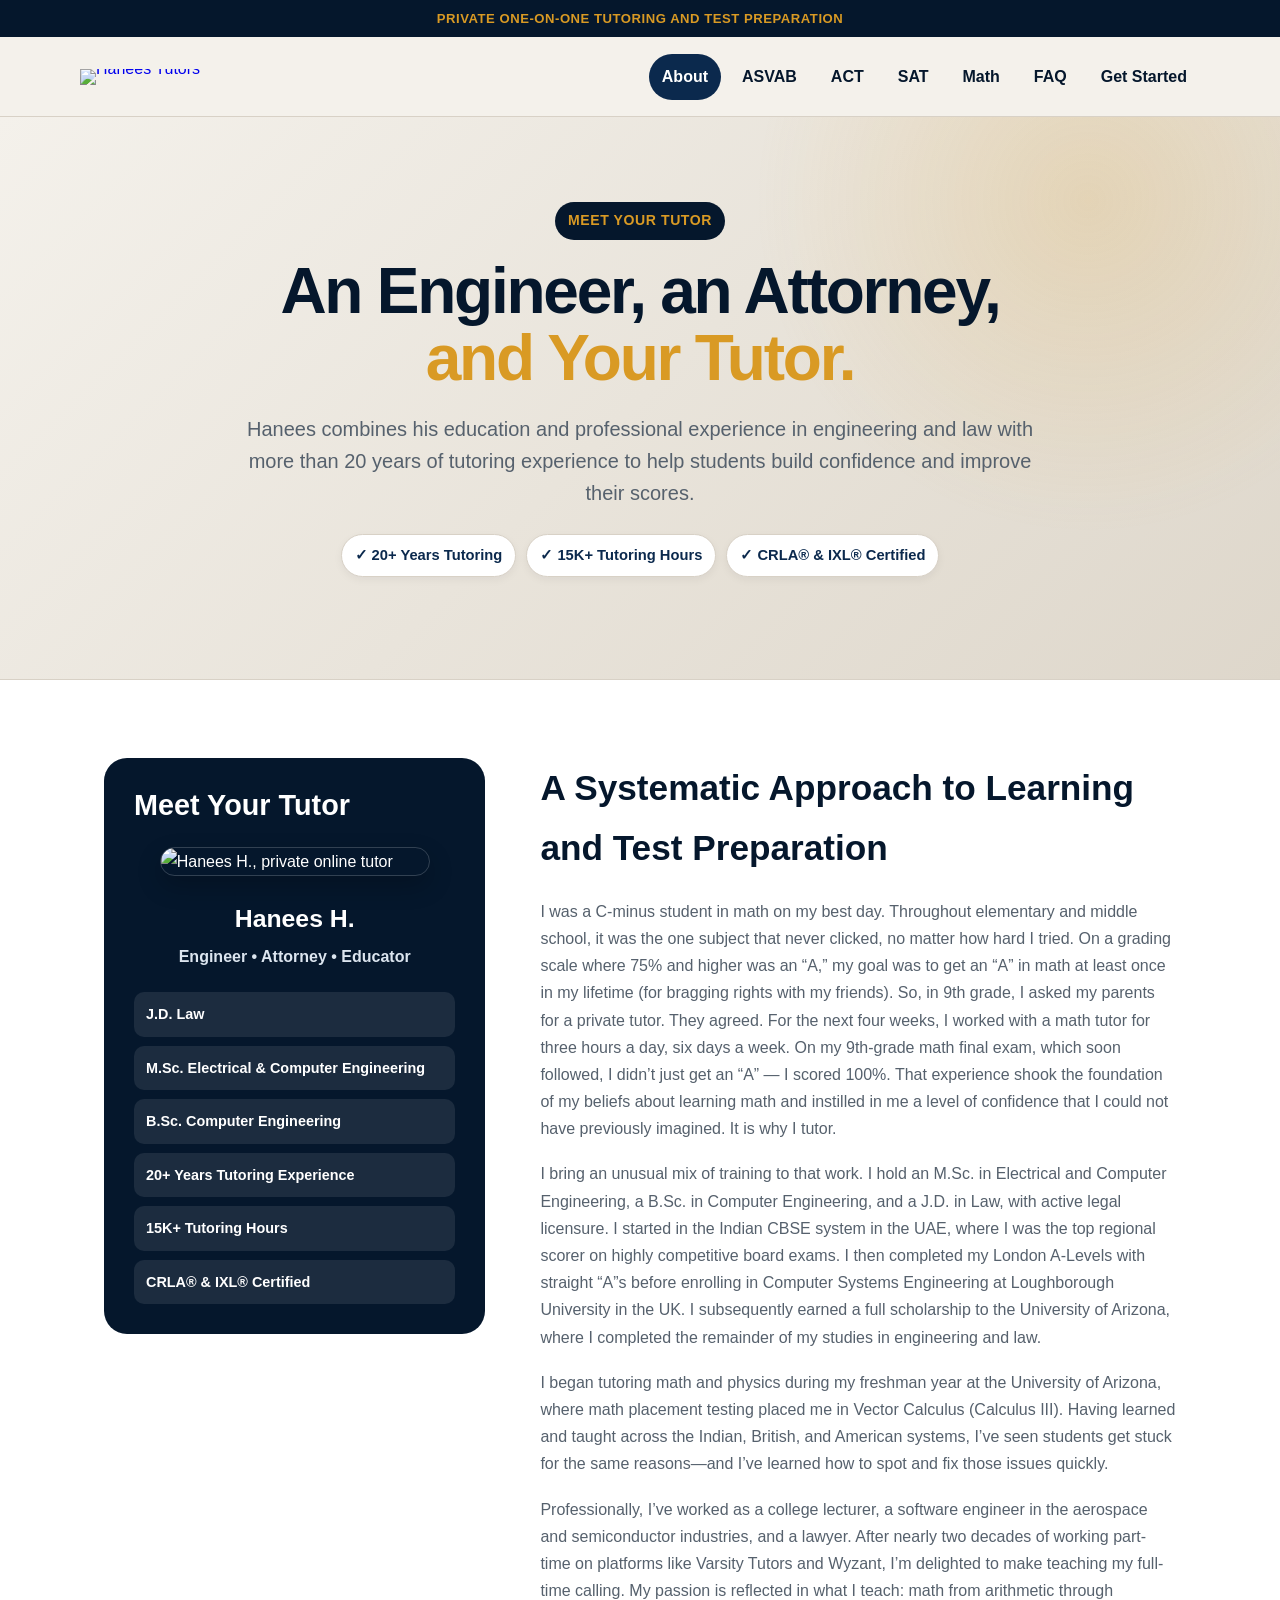
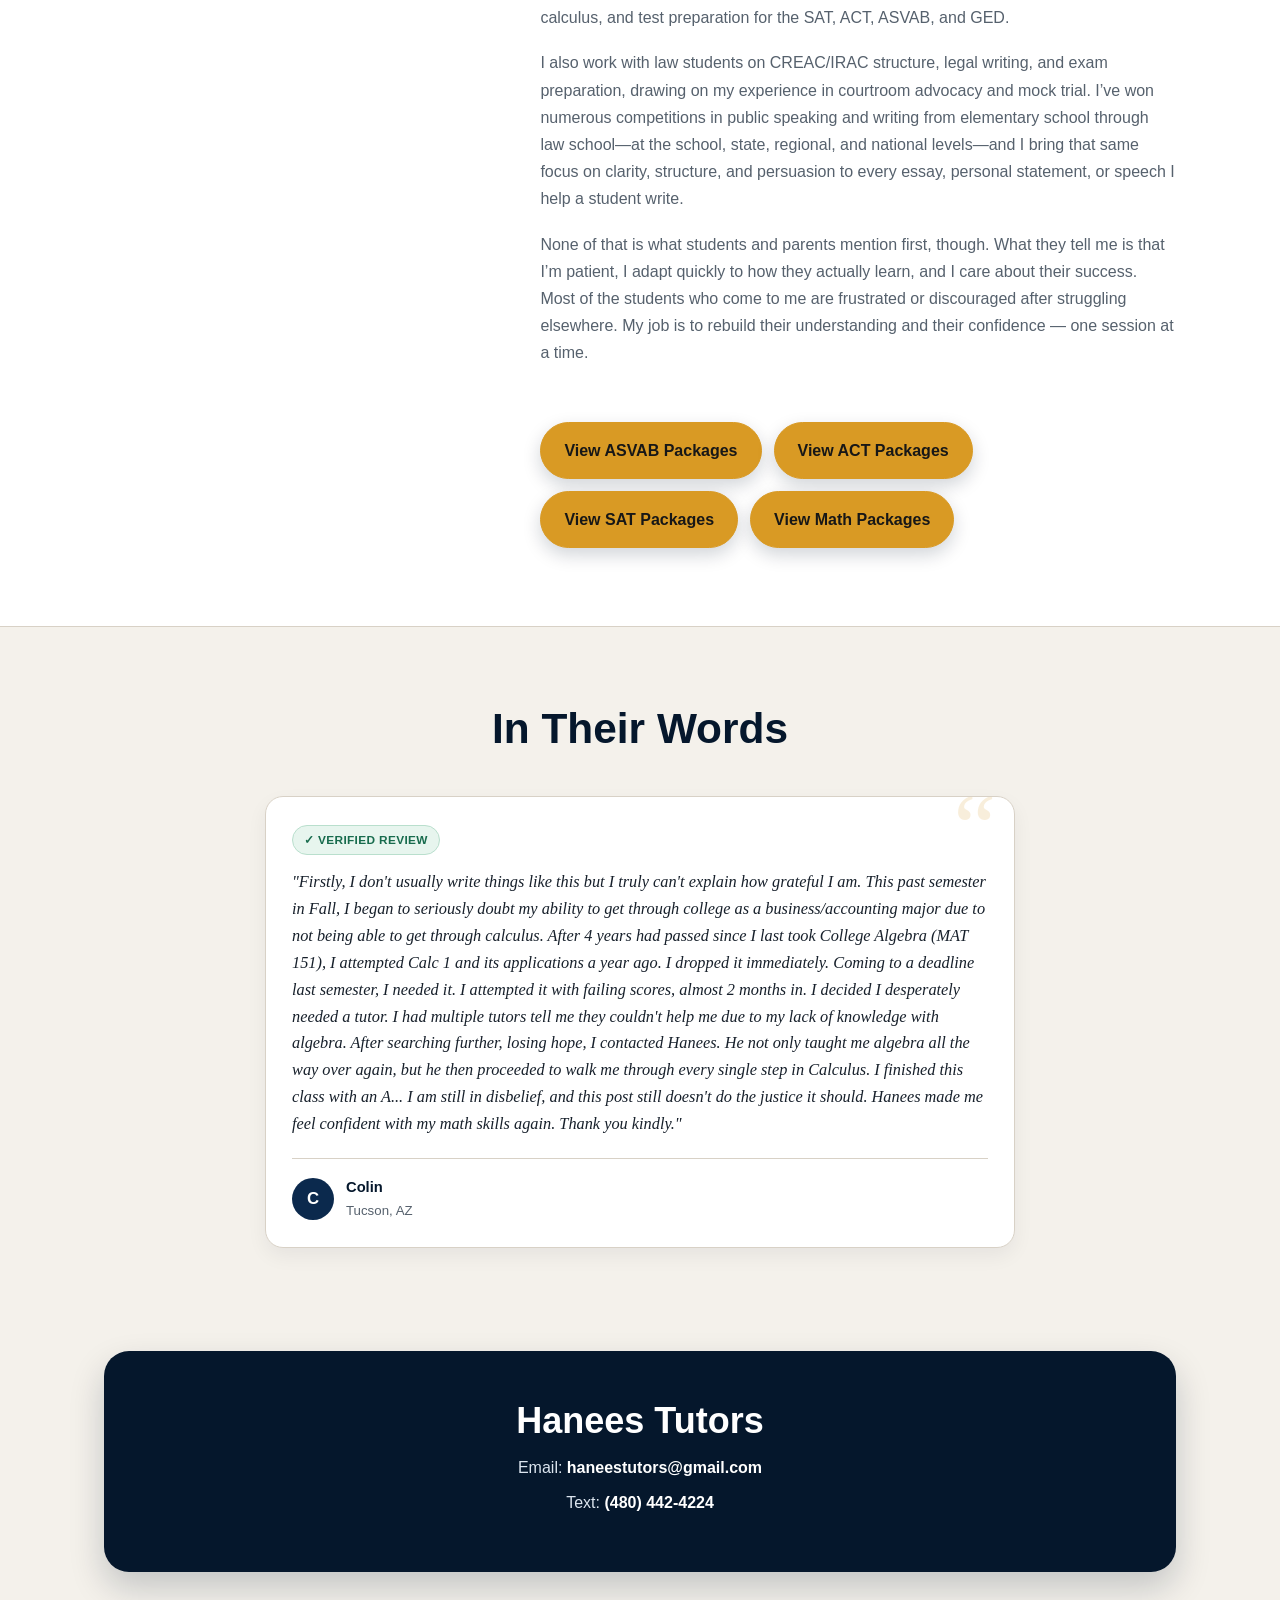
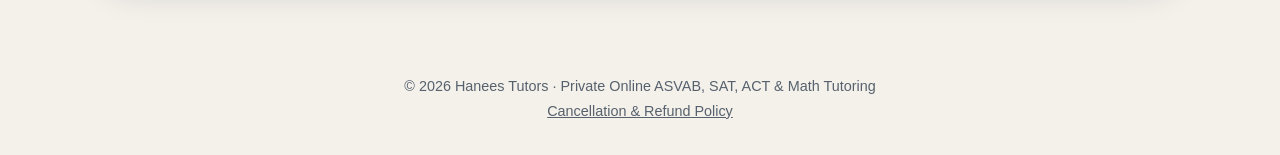
==== commit 8d191bb9: "Update about.html" ====
--- a/about.html
+++ b/about.html
@@ -268,7 +268,7 @@
 
 
 <!-- RESULTS -->
-
+<!--
 <section class="results">
 
 <div class="container">
@@ -285,7 +285,8 @@
 
 </div>
 
-<!--<div>
+
+  <div>
 
 <h2>
 Expertise You Can Rely Upon
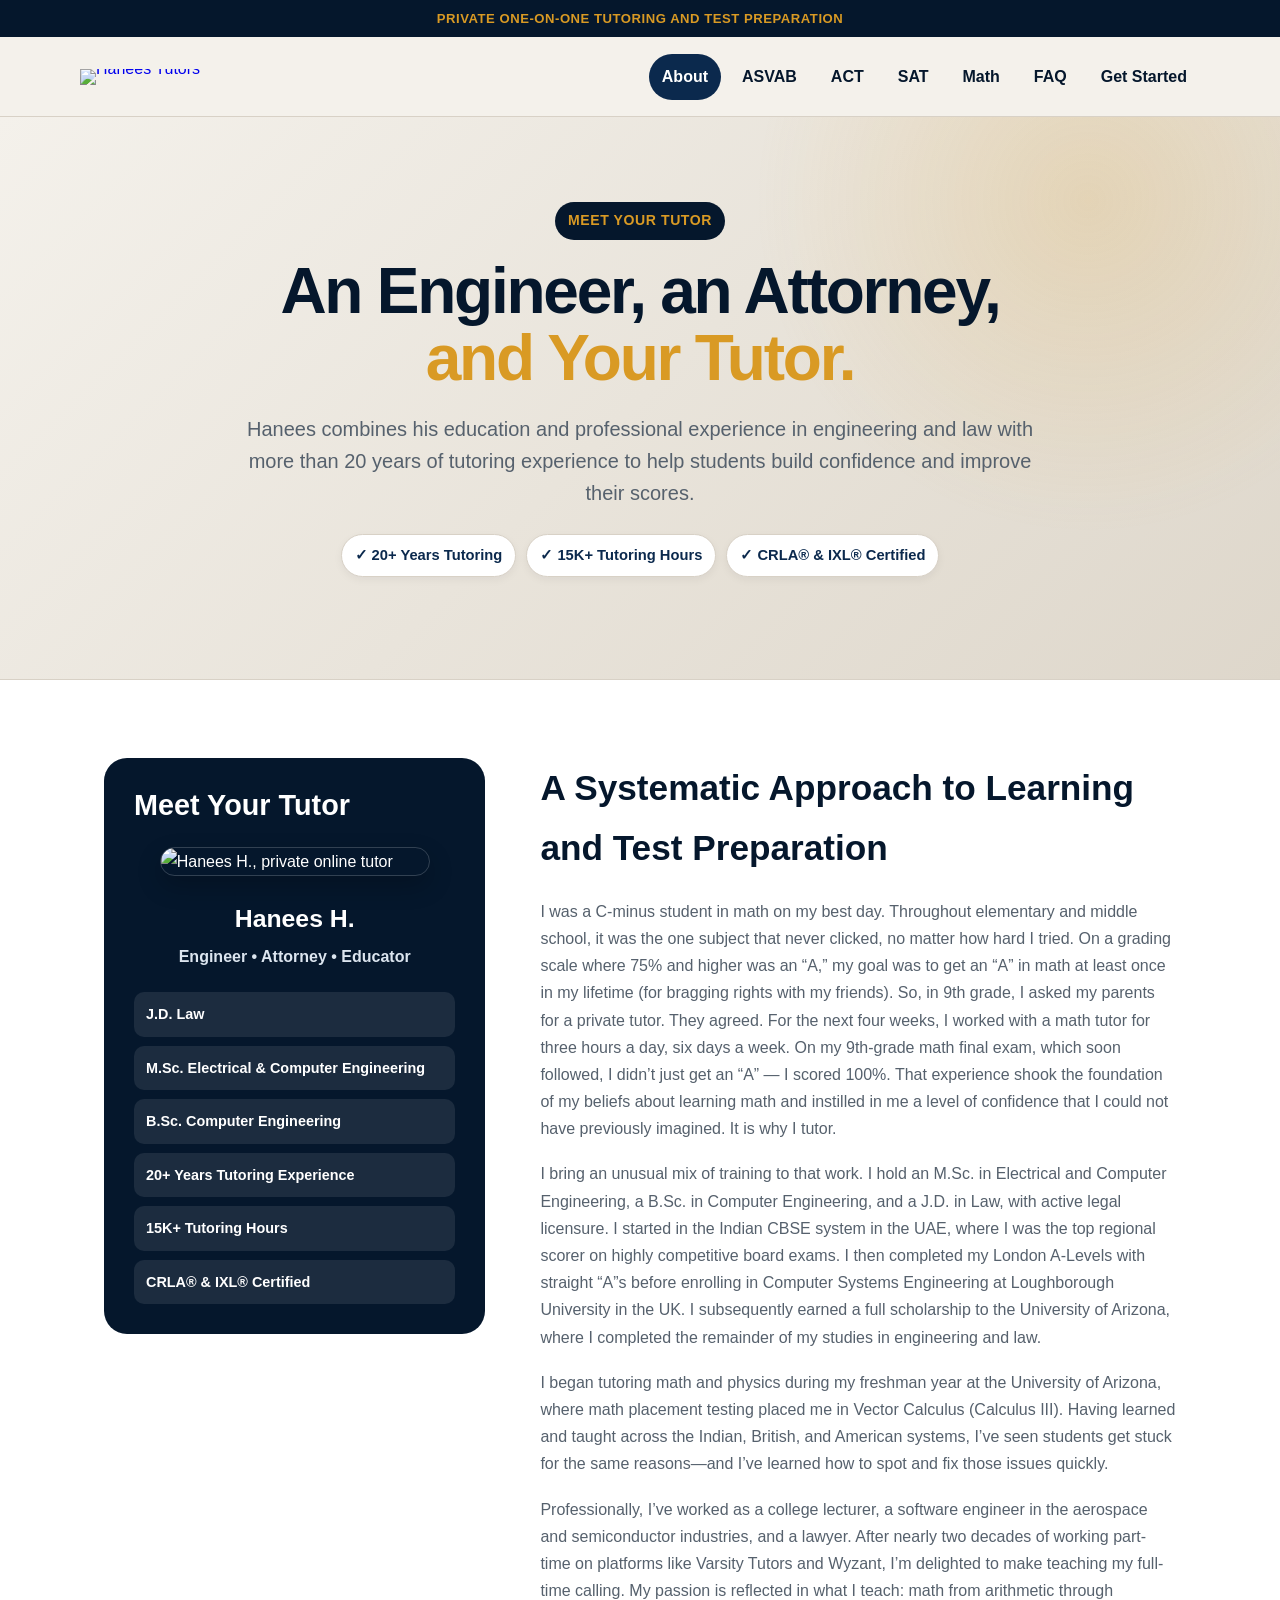
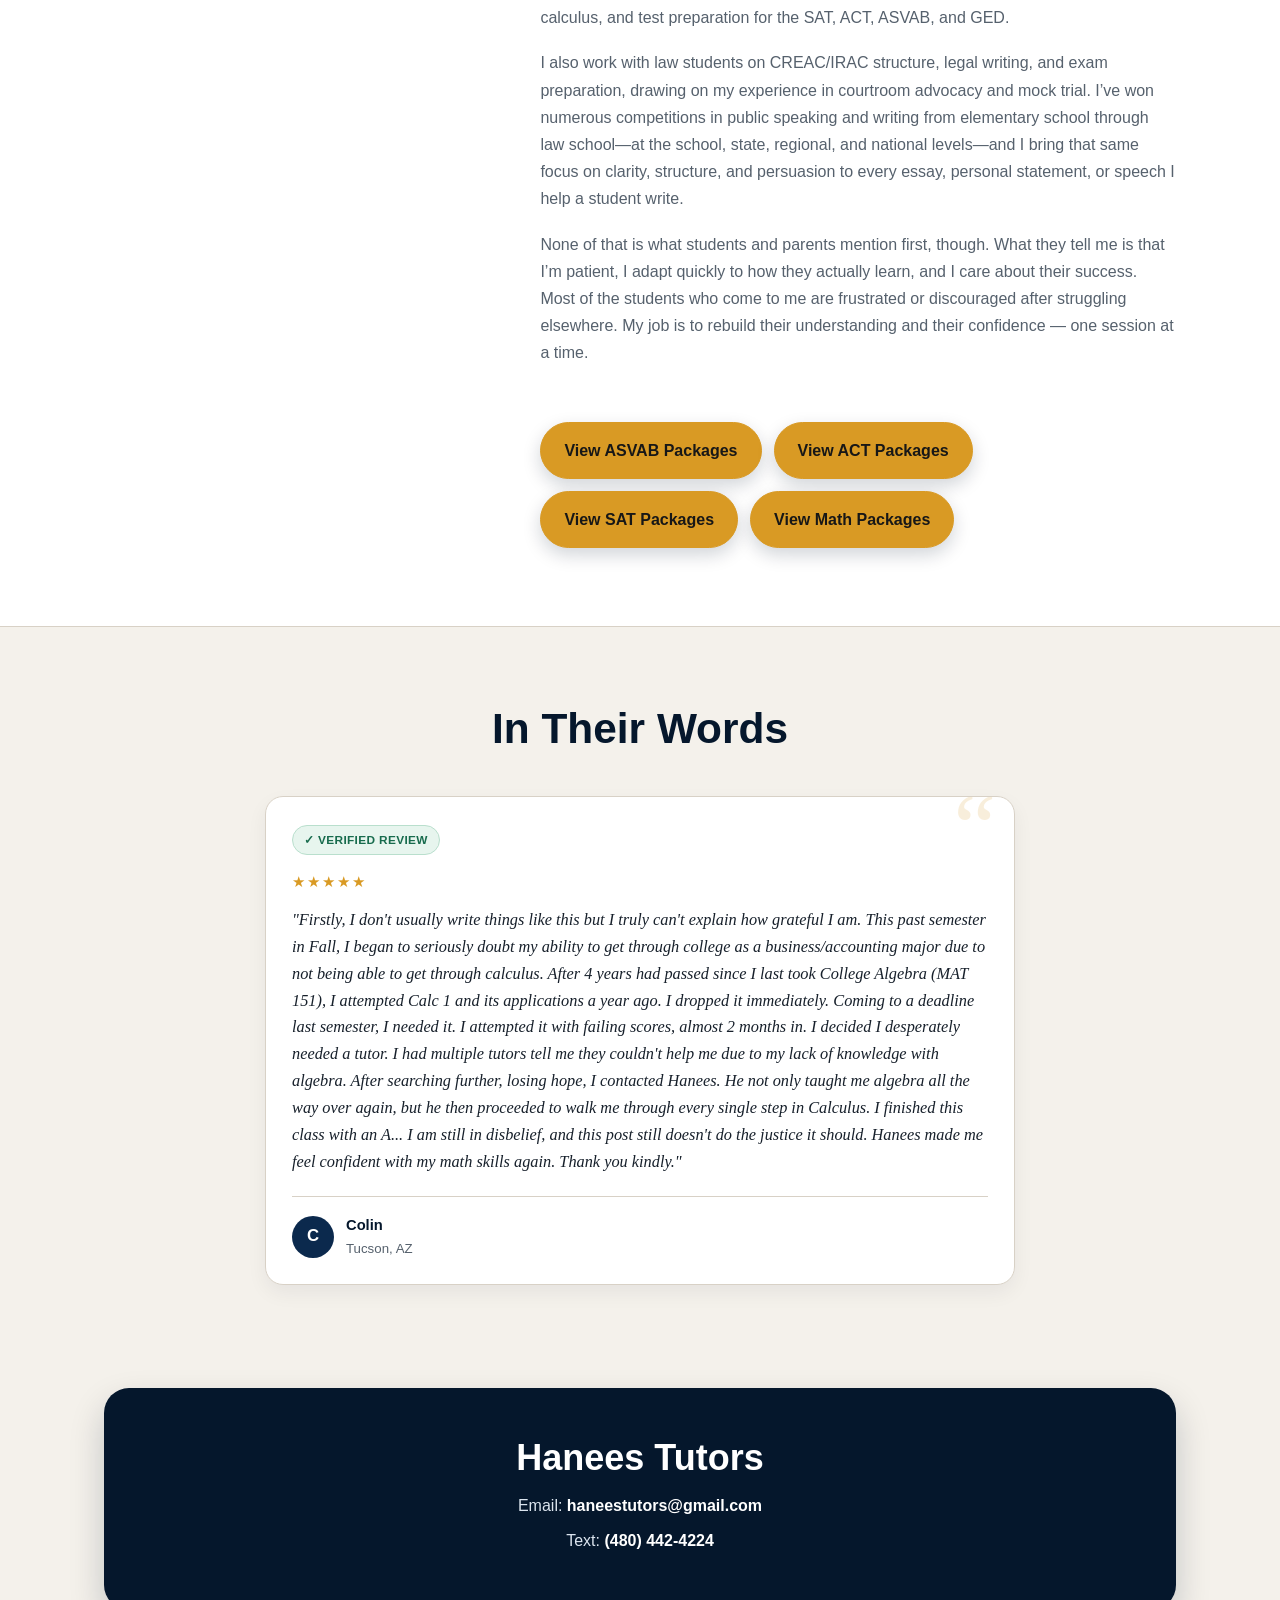
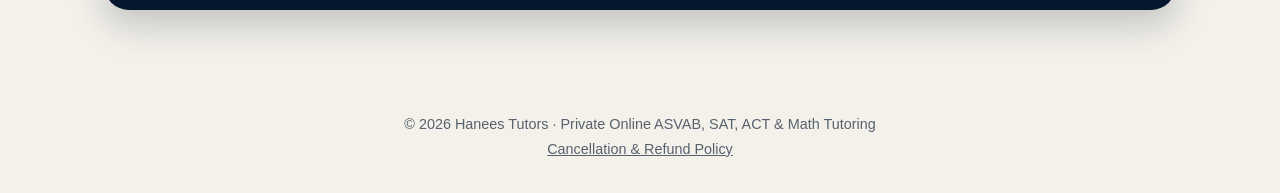
==== commit 33694d2d: "Update about.html" ====
--- a/about.html
+++ b/about.html
@@ -246,6 +246,8 @@
 
 <div class="testimonial-badge">✓ Verified Review</div>
 
+<div class="testimonial-stars" aria-label="Five star rating">★★★★★</div>
+
 <p class="testimonial-quote">
 "Firstly, I don't usually write things like this but I truly can't explain how grateful I am. This past semester in Fall, I began to seriously doubt my ability to get through college as a business/accounting major due to not being able to get through calculus. After 4 years had passed since I last took College Algebra (MAT 151), I attempted Calc 1 and its applications a year ago. I dropped it immediately. Coming to a deadline last semester, I needed it. I attempted it with failing scores, almost 2 months in. I decided I desperately needed a tutor. I had multiple tutors tell me they couldn't help me due to my lack of knowledge with algebra. After searching further, losing hope, I contacted Hanees. He not only taught me algebra all the way over again, but he then proceeded to walk me through every single step in Calculus. I finished this class with an A... I am still in disbelief, and this post still doesn't do the justice it should. Hanees made me feel confident with my math skills again. Thank you kindly."
 </p>
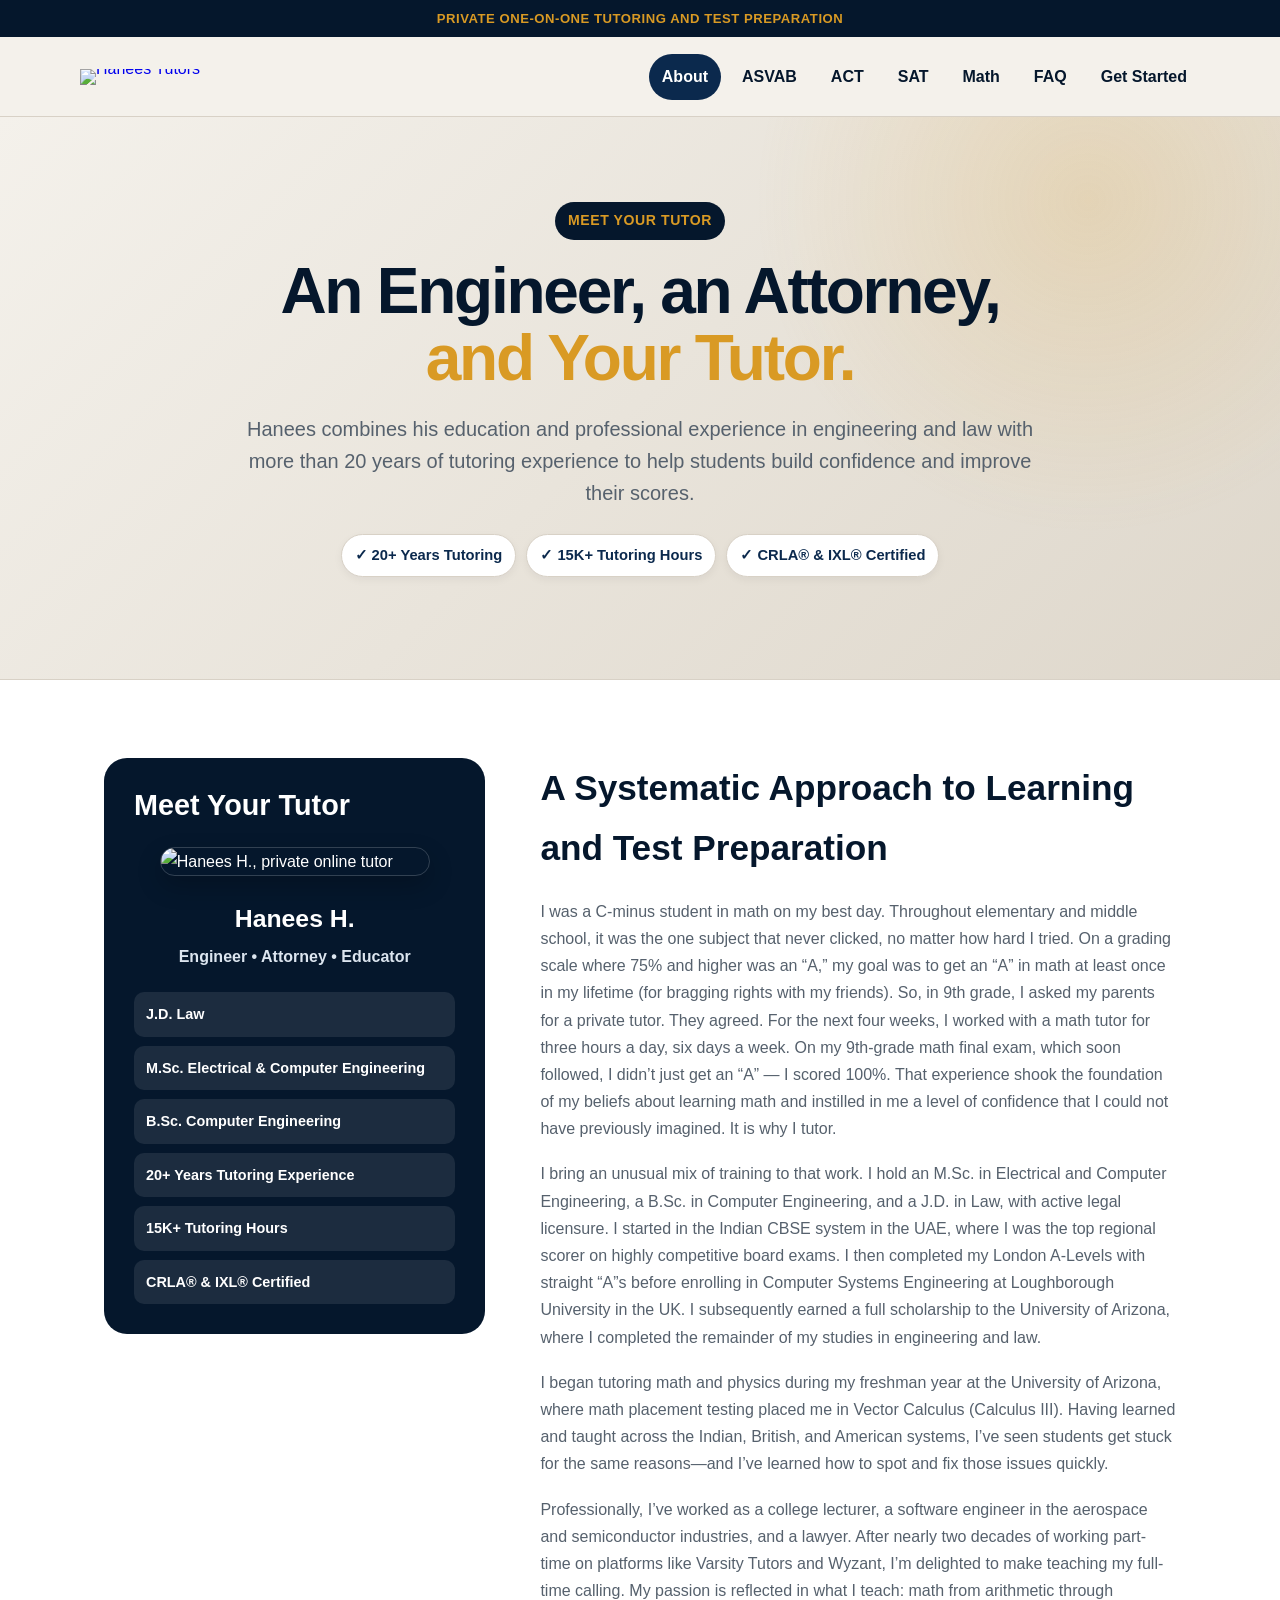
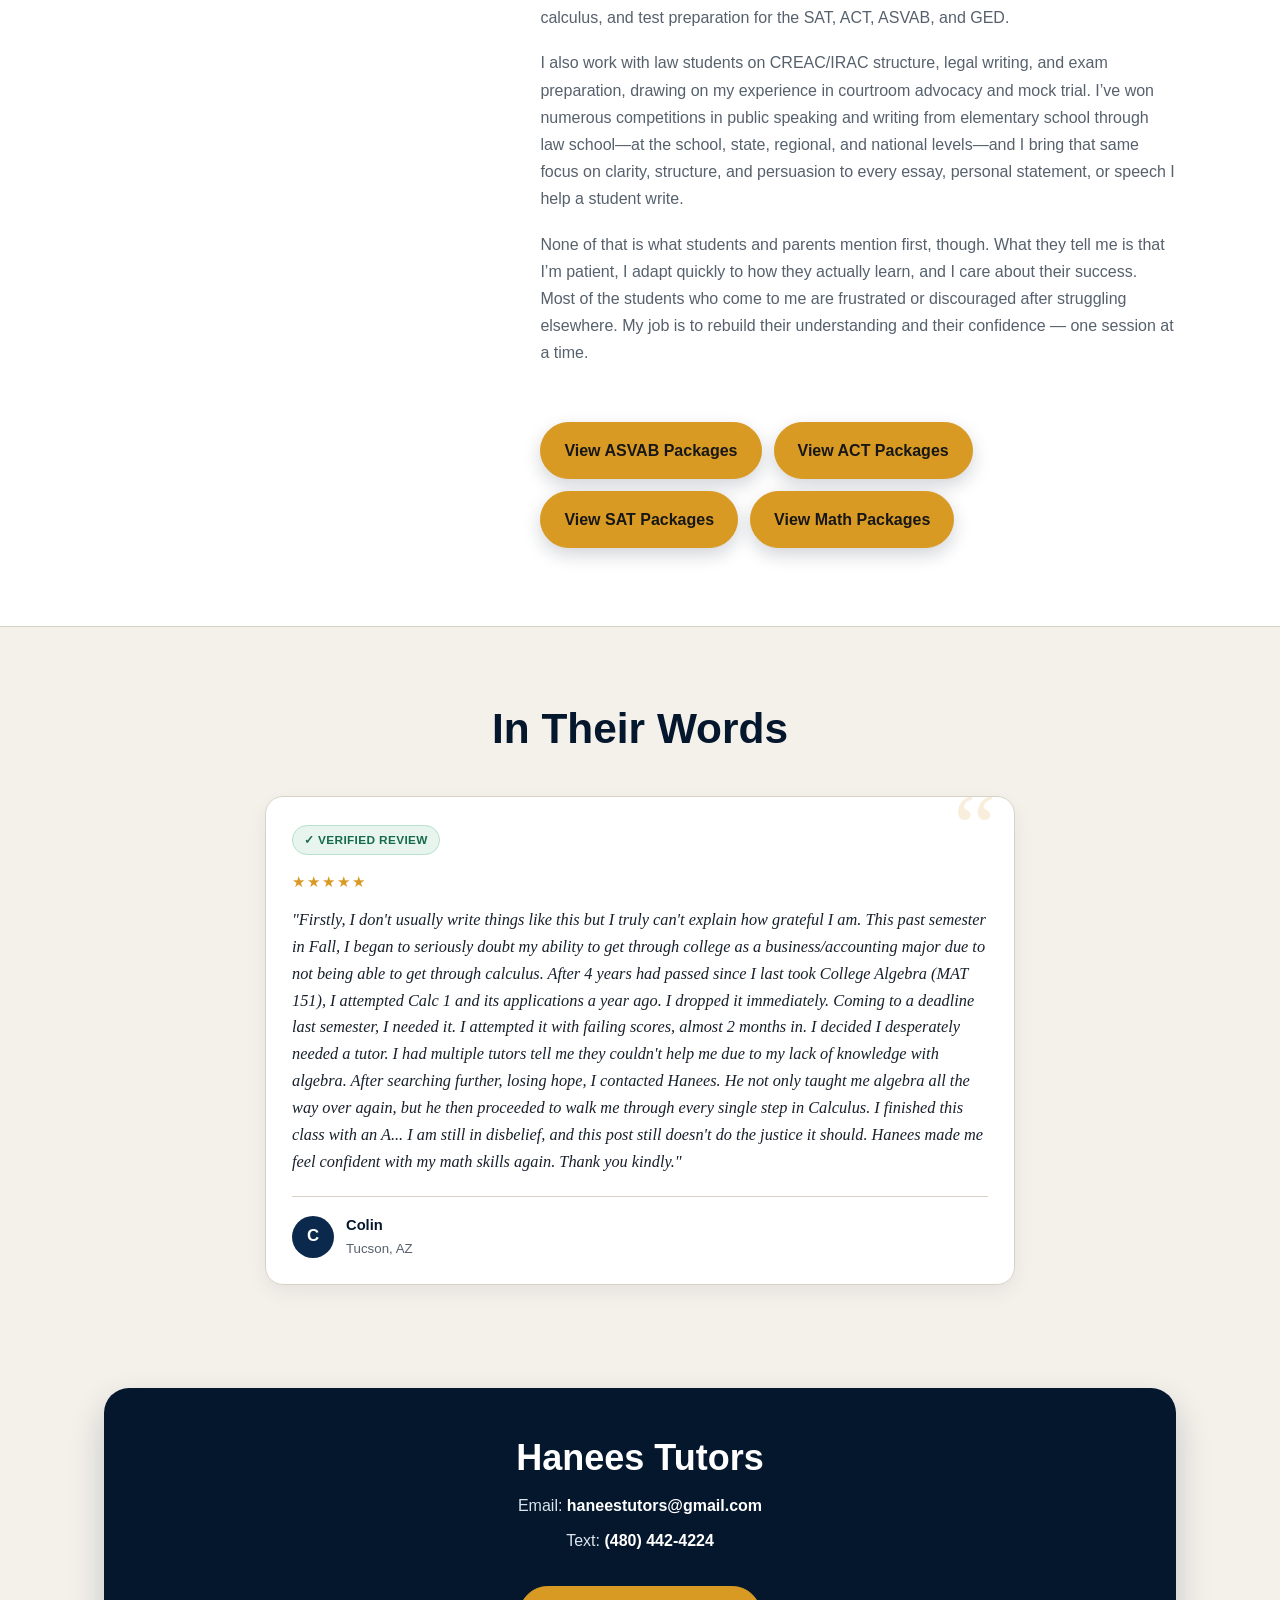
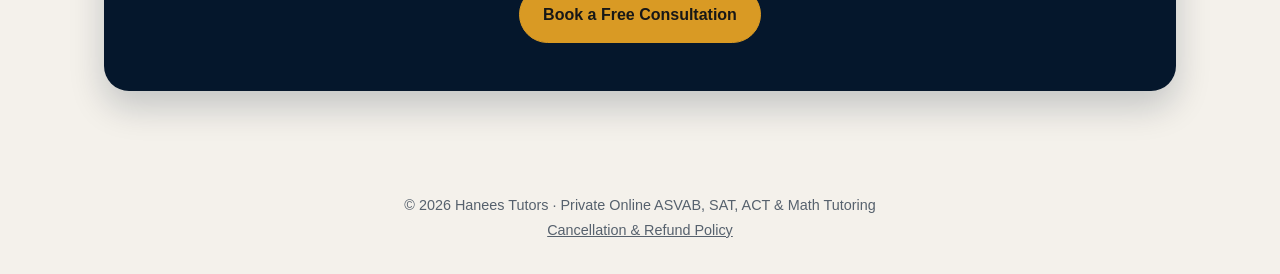
==== commit 2c131854: "Update about.html" ====
--- a/about.html
+++ b/about.html
@@ -340,7 +340,9 @@
 (480) 442-4224
 </a>
 </p>
-
+<div class="hero-actions">
+<a class="button gold booking-trigger" href="#" data-booking-modal="bookingModalConsult">Book a Free Consultation</a>
+</div>
 </div>
 
 </div>
